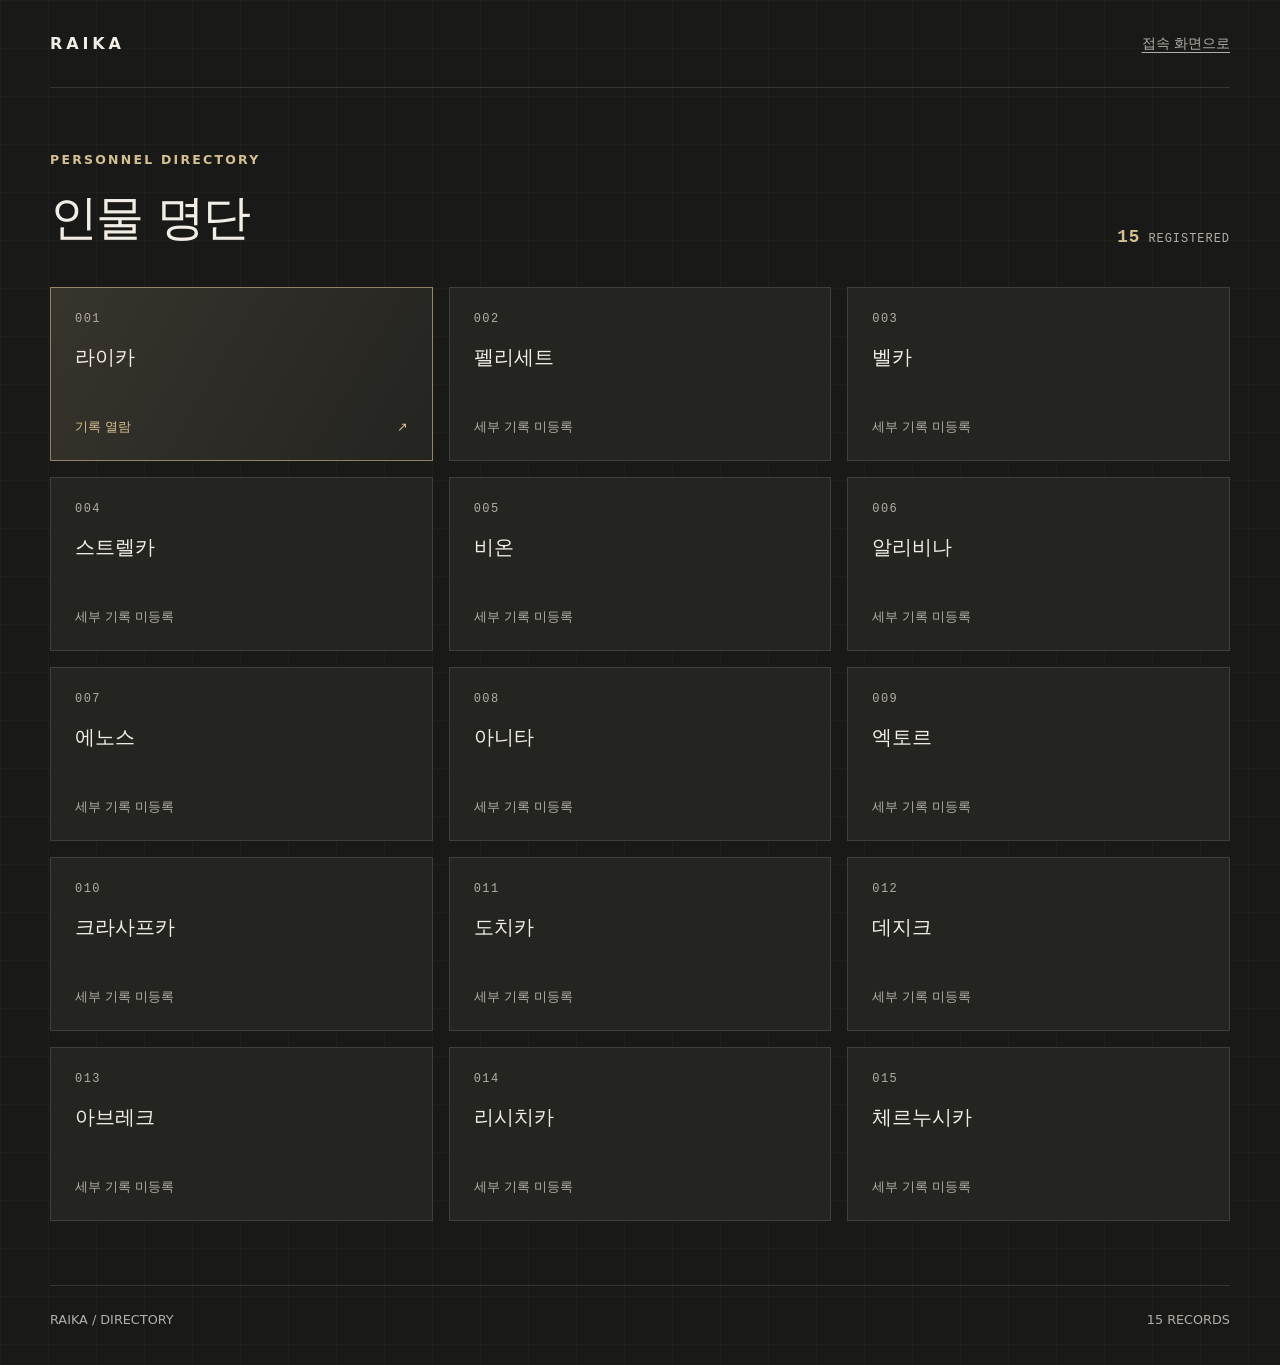
==== characters.html @ 94dde128 "Add character directory and warm charcoal theme" ====
<!doctype html>
<html lang="ko">
  <head>
    <meta charset="UTF-8" />
    <meta name="viewport" content="width=device-width, initial-scale=1.0" />
    <meta name="description" content="RAIKA — 인물 명단" />
    <meta name="theme-color" content="#191918" />
    <link rel="stylesheet" href="styles.css?v=roster-1" />
    <title>인물 명단 · Raika</title>
  </head>
  <body>
    <main class="shell">
      <header class="topbar" aria-label="Raika 프로젝트 헤더">
        <a class="brand" href="./" aria-label="접속 화면으로 돌아가기">RAIKA</a>
        <a class="exit-link" href="./">접속 화면으로</a>
      </header>
      <section class="roster" aria-labelledby="roster-title">
        <div class="roster-heading">
          <div>
            <p class="eyebrow">PERSONNEL DIRECTORY</p>
            <h1 id="roster-title">인물 명단</h1>
          </div>
          <p class="roster-count"><strong>15</strong> REGISTERED</p>
        </div>
        <ol class="roster-grid">
          <li><a class="person-card person-card-active" href="profile.html" aria-label="라이카 인물 기록 열기"><span class="person-number">001</span><h2>라이카</h2><span class="person-state">기록 열람 <span aria-hidden="true">↗</span></span></a></li>
          <li><div class="person-card"><span class="person-number">002</span><h2>펠리세트</h2><span class="person-state">세부 기록 미등록</span></div></li>
          <li><div class="person-card"><span class="person-number">003</span><h2>벨카</h2><span class="person-state">세부 기록 미등록</span></div></li>
          <li><div class="person-card"><span class="person-number">004</span><h2>스트렐카</h2><span class="person-state">세부 기록 미등록</span></div></li>
          <li><div class="person-card"><span class="person-number">005</span><h2>비온</h2><span class="person-state">세부 기록 미등록</span></div></li>
          <li><div class="person-card"><span class="person-number">006</span><h2>알리비나</h2><span class="person-state">세부 기록 미등록</span></div></li>
          <li><div class="person-card"><span class="person-number">007</span><h2>에노스</h2><span class="person-state">세부 기록 미등록</span></div></li>
          <li><div class="person-card"><span class="person-number">008</span><h2>아니타</h2><span class="person-state">세부 기록 미등록</span></div></li>
          <li><div class="person-card"><span class="person-number">009</span><h2>엑토르</h2><span class="person-state">세부 기록 미등록</span></div></li>
          <li><div class="person-card"><span class="person-number">010</span><h2>크라사프카</h2><span class="person-state">세부 기록 미등록</span></div></li>
          <li><div class="person-card"><span class="person-number">011</span><h2>도치카</h2><span class="person-state">세부 기록 미등록</span></div></li>
          <li><div class="person-card"><span class="person-number">012</span><h2>데지크</h2><span class="person-state">세부 기록 미등록</span></div></li>
          <li><div class="person-card"><span class="person-number">013</span><h2>아브레크</h2><span class="person-state">세부 기록 미등록</span></div></li>
          <li><div class="person-card"><span class="person-number">014</span><h2>리시치카</h2><span class="person-state">세부 기록 미등록</span></div></li>
          <li><div class="person-card"><span class="person-number">015</span><h2>체르누시카</h2><span class="person-state">세부 기록 미등록</span></div></li>
        </ol>
      </section>
    </main>
    <footer><p>RAIKA / DIRECTORY</p><p>15 RECORDS</p></footer>
  </body>
</html>
---- styles.css ----
:root {
  color-scheme: dark;
  --ink: #191918;
  --panel: #242421;
  --text: #f2eee6;
  --muted: #b3afa6;
  --line: rgba(255, 255, 255, 0.12);
  --accent: #d6bf91;
  --accent-rgb: 214, 191, 145;
  font-family:
    Inter, Pretendard, "Noto Sans KR", system-ui, -apple-system, BlinkMacSystemFont,
    "Segoe UI", sans-serif;
  font-synthesis: none;
  text-rendering: optimizeLegibility;
}

* {
  box-sizing: border-box;
}

html {
  scroll-behavior: smooth;
}

body {
  min-width: 320px;
  min-height: 100vh;
  margin: 0;
  color: var(--text);
  background:
    linear-gradient(rgba(var(--accent-rgb), 0.035) 1px, transparent 1px),
    linear-gradient(90deg, rgba(var(--accent-rgb), 0.035) 1px, transparent 1px),
    var(--ink);
  background-size: 48px 48px;
}

a {
  color: inherit;
}

.shell,
footer {
  width: min(1180px, calc(100% - 48px));
  margin: 0 auto;
}

.entry-page {
  background-image:
    radial-gradient(ellipse at 50% 45%, rgba(var(--accent-rgb), 0.09), transparent 65%),
    linear-gradient(rgba(var(--accent-rgb), 0.035) 1px, transparent 1px),
    linear-gradient(90deg, rgba(var(--accent-rgb), 0.035) 1px, transparent 1px);
  background-size: auto, 48px 48px, 48px 48px;
}

.opening {
  display: flex;
  min-height: 100vh;
  min-height: 100svh;
  flex-direction: column;
  justify-content: center;
  align-items: center;
  gap: clamp(1.5rem, 4vh, 2.5rem);
  padding: 3rem 0;
  text-align: center;
  font-family: Georgia, "Times New Roman", serif;
}

.opening blockquote {
  max-width: 100%;
  margin: 0;
}

.opening p {
  margin: 0;
  font-size: clamp(1.5rem, 3.5vw, 2.75rem);
  line-height: 1.6;
  overflow-wrap: break-word;
}

.opening blockquote[lang="fr"] {
  font-style: italic;
}

.opening blockquote[lang="en"] p {
  color: var(--muted);
  font-size: clamp(1.125rem, 2.4vw, 1.75rem);
}

.opening .terminal-label {
  margin-bottom: 0.5rem;
  color: var(--accent);
  font-family: ui-monospace, monospace;
  font-size: 0.75rem;
  letter-spacing: 0.18em;
  line-height: 1.8;
}

.terminal-label span {
  padding: 0 0.75rem;
  color: var(--muted);
}

.opening .opening-translation {
  max-width: 36rem;
  color: var(--muted);
  font-family: system-ui, -apple-system, "Segoe UI", sans-serif;
  font-size: 1rem;
  line-height: 1.9;
  word-break: keep-all;
}

.access-button {
  position: relative;
  display: inline-flex;
  justify-content: space-between;
  align-items: center;
  width: min(19rem, 100%);
  min-height: 5rem;
  padding: 1rem 1.25rem 1rem 1.6rem;
  margin-top: 0.75rem;
  gap: 1.5rem;
  border: 1px solid rgba(var(--accent-rgb), 0.65);
  border-radius: 8px;
  background: linear-gradient(120deg, #3c372d, #252522);
  box-shadow: inset 0 1px 0 rgba(var(--accent-rgb), 0.15), 0 0 28px rgba(var(--accent-rgb), 0.08);
  color: var(--text);
  font-family: system-ui, -apple-system, "Segoe UI", sans-serif;
  font-size: 1rem;
  letter-spacing: 0.12em;
  text-decoration: none;
  transition: border-color 160ms ease, box-shadow 160ms ease, transform 160ms ease;
}

.access-copy {
  display: grid;
  gap: 0.45rem;
  text-align: left;
}

.access-label {
  font-size: 1.125rem;
  font-weight: 600;
}

.access-caption {
  color: var(--muted);
  font-family: ui-monospace, monospace;
  font-size: 0.75rem;
  letter-spacing: 0.16em;
}

.access-arrow {
  display: grid;
  place-items: center;
  flex: 0 0 2.5rem;
  height: 2.5rem;
  border: 1px solid rgba(var(--accent-rgb), 0.25);
  border-radius: 50%;
  color: var(--accent);
  background: rgba(var(--accent-rgb), 0.05);
}

.access-arrow svg {
  width: 1.25rem;
  height: 1.25rem;
}

.access-button:hover {
  border-color: var(--accent);
  box-shadow: inset 0 1px 0 rgba(var(--accent-rgb), 0.2), 0 0 36px rgba(var(--accent-rgb), 0.18);
  transform: translateY(-2px);
}

.access-button:active {
  transform: translateY(0);
}

.exit-link {
  color: var(--muted);
  font-size: 0.875rem;
  text-underline-offset: 0.3em;
}

.topbar {
  display: flex;
  align-items: center;
  justify-content: space-between;
  min-height: 88px;
  border-bottom: 1px solid var(--line);
}

.brand {
  font-size: 1rem;
  font-weight: 800;
  letter-spacing: 0.24em;
  text-decoration: none;
}

.status {
  display: inline-flex;
  gap: 0.6rem;
  align-items: center;
  color: var(--muted);
  font-size: 0.8rem;
  letter-spacing: 0.05em;
  text-transform: uppercase;
}

.status span {
  width: 7px;
  height: 7px;
  border-radius: 50%;
  background: var(--accent);
  box-shadow: 0 0 18px rgba(var(--accent-rgb), 0.75);
}

.header-nav {
  display: flex;
  gap: 1.5rem;
}

.roster {
  padding: 4rem 0;
}

.roster-heading {
  display: flex;
  align-items: end;
  justify-content: space-between;
  gap: 2rem;
  margin-bottom: 2.5rem;
}

.roster-heading h1 {
  font-size: clamp(2rem, 4vw, 3rem);
  letter-spacing: -0.04em;
  line-height: 1.2;
}

.roster-count {
  margin: 0;
  color: var(--muted);
  font: 0.75rem ui-monospace, monospace;
  letter-spacing: 0.08em;
}

.roster-count strong {
  color: var(--accent);
  font-size: 1.1rem;
}

.roster-grid {
  display: grid;
  grid-template-columns: repeat(3, minmax(0, 1fr));
  gap: 1rem;
  padding: 0;
  margin: 0;
  list-style: none;
}

.person-card {
  display: flex;
  flex-direction: column;
  min-height: 174px;
  padding: 1.5rem;
  border: 1px solid var(--line);
  background: var(--panel);
  text-decoration: none;
}

.person-number {
  color: var(--muted);
  font: 0.75rem ui-monospace, monospace;
  letter-spacing: 0.12em;
}

.person-card h2 {
  margin: 1.15rem 0 1.5rem;
  font-size: 1.25rem;
  font-weight: 550;
  word-break: keep-all;
}

.person-state {
  display: flex;
  justify-content: space-between;
  margin-top: auto;
  color: var(--muted);
  font-size: 0.8rem;
}

.person-card-active {
  border-color: rgba(var(--accent-rgb), 0.6);
  background: linear-gradient(120deg, #37342c, var(--panel));
}

.person-card-active .person-state {
  color: var(--accent);
}

.person-card-active:hover {
  border-color: var(--accent);
  background: #3a372f;
}

.intro {
  display: grid;
  padding: 3rem 0;
  grid-template-columns: minmax(0, 1fr) minmax(0, 1fr);
  gap: clamp(2rem, 6vw, 5rem);
  align-items: center;
}

.eyebrow {
  margin: 0 0 1.4rem;
  color: var(--accent);
  font-size: 0.78rem;
  font-weight: 700;
  letter-spacing: 0.18em;
}

h1,
h2,
p {
  margin-top: 0;
}

h1 {
  margin-bottom: 0;
  font-size: clamp(3.2rem, 6.5vw, 5rem);
  font-weight: 650;
  line-height: 0.98;
  letter-spacing: -0.07em;
  word-break: keep-all;
}

.character-name {
  margin: 1rem 0 2.5rem;
  font-size: 1.3rem;
  letter-spacing: 0.2em;
}

.record-fields {
  margin: 0;
  font-size: 1rem;
}

.record-fields > div {
  display: grid;
  grid-template-columns: 6rem minmax(0, 1fr);
  gap: 1rem;
  padding: 1rem 0;
  border-top: 1px solid var(--line);
}

.record-fields dt,
.unrecorded {
  color: var(--muted);
}

.record-fields dd {
  margin: 0;
}

.profile-bio {
  margin-top: 2rem;
  line-height: 1.8;
}

.profile-bio h2 {
  color: var(--accent);
  font-size: 0.875rem;
  font-weight: 500;
  letter-spacing: 0.12em;
}

.profile-bio p {
  margin: 0 0 1.15rem;
  font-size: 1rem;
  word-break: keep-all;
  overflow-wrap: break-word;
}

.portrait,
.image-grid figure {
  min-width: 0;
  margin: 0;
}

.portrait img,
.image-grid img {
  display: block;
  width: 100%;
  height: auto;
}

.portrait figcaption {
  display: flex;
  justify-content: space-between;
  gap: 1rem;
  padding: 1rem 0;
  border-bottom: 1px solid var(--line);
  color: var(--muted);
  font-family: monospace;
  font-size: 0.875rem;
}

.attachments {
  margin: 1rem 0 4rem;
  border-top: 1px solid var(--line);
  border-bottom: 1px solid var(--line);
}

.attachments summary {
  padding: 1.5rem 0;
  cursor: pointer;
}

.attachments summary span {
  float: right;
  color: var(--muted);
  font-family: monospace;
  font-size: 0.875rem;
}

.image-grid {
  display: grid;
  grid-template-columns: repeat(3, minmax(0, 1fr));
  gap: 1.5rem;
  align-items: start;
  padding: 1rem 0 2rem;
}

.image-grid figcaption {
  padding-top: 0.75rem;
  color: var(--muted);
  font-family: monospace;
}

a:focus-visible,
summary:focus-visible {
  outline: 2px solid var(--accent);
  outline-offset: 5px;
}

footer {
  display: flex;
  justify-content: space-between;
  padding: 1.6rem 0 2.4rem;
  border-top: 1px solid var(--line);
  color: var(--muted);
  font-size: 0.8rem;
}

footer p {
  margin: 0;
}

@media (max-width: 760px) {
  .roster-grid {
    grid-template-columns: repeat(2, minmax(0, 1fr));
  }

  .shell,
  footer {
    width: min(100% - 32px, 1180px);
  }

  .topbar {
    min-height: 72px;
  }

  .status {
    font-size: 0.7rem;
  }

  .intro {
    min-height: auto;
    padding: 5rem 0 4rem;
    grid-template-columns: 1fr;
    gap: 3rem;
  }

  h1 {
    font-size: clamp(3rem, 13vw, 4.4rem);
  }

  .image-grid {
    grid-template-columns: 1fr;
  }
}

@media (max-width: 480px) {
  .roster-heading {
    align-items: start;
    flex-direction: column;
    gap: 1rem;
  }

  .roster-grid {
    grid-template-columns: 1fr;
  }

  .header-nav {
    gap: 0.9rem;
  }
}

@media (prefers-reduced-motion: reduce) {
  html {
    scroll-behavior: auto;
  }

  .access-button {
    transition: none;
    transform: none;
  }
}
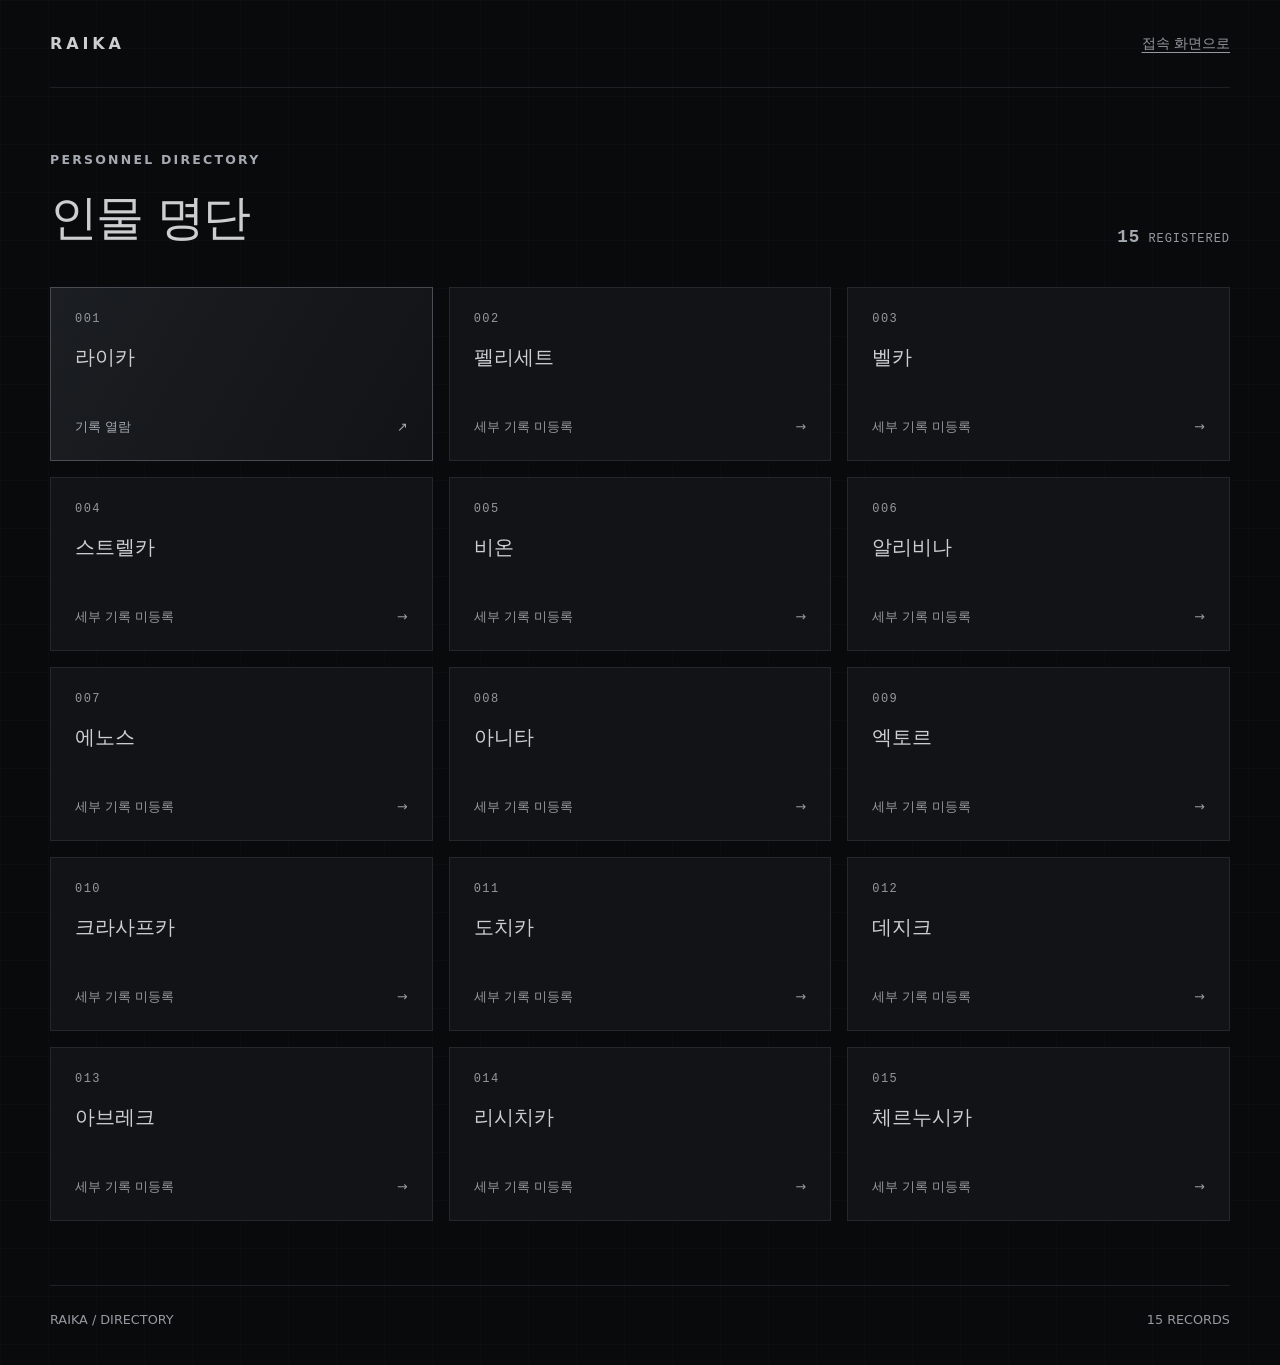
==== commit 8a84ae5b: "Darken PDA theme and add character profile navigation" ====
--- a/characters.html
+++ b/characters.html
@@ -4,8 +4,8 @@
     <meta charset="UTF-8" />
     <meta name="viewport" content="width=device-width, initial-scale=1.0" />
     <meta name="description" content="RAIKA — 인물 명단" />
-    <meta name="theme-color" content="#191918" />
-    <link rel="stylesheet" href="styles.css?v=roster-1" />
+    <meta name="theme-color" content="#090a0c" />
+    <link rel="stylesheet" href="styles.css?v=dark-1" />
     <title>인물 명단 · Raika</title>
   </head>
   <body>
@@ -24,20 +24,20 @@
         </div>
         <ol class="roster-grid">
           <li><a class="person-card person-card-active" href="profile.html" aria-label="라이카 인물 기록 열기"><span class="person-number">001</span><h2>라이카</h2><span class="person-state">기록 열람 <span aria-hidden="true">↗</span></span></a></li>
-          <li><div class="person-card"><span class="person-number">002</span><h2>펠리세트</h2><span class="person-state">세부 기록 미등록</span></div></li>
-          <li><div class="person-card"><span class="person-number">003</span><h2>벨카</h2><span class="person-state">세부 기록 미등록</span></div></li>
-          <li><div class="person-card"><span class="person-number">004</span><h2>스트렐카</h2><span class="person-state">세부 기록 미등록</span></div></li>
-          <li><div class="person-card"><span class="person-number">005</span><h2>비온</h2><span class="person-state">세부 기록 미등록</span></div></li>
-          <li><div class="person-card"><span class="person-number">006</span><h2>알리비나</h2><span class="person-state">세부 기록 미등록</span></div></li>
-          <li><div class="person-card"><span class="person-number">007</span><h2>에노스</h2><span class="person-state">세부 기록 미등록</span></div></li>
-          <li><div class="person-card"><span class="person-number">008</span><h2>아니타</h2><span class="person-state">세부 기록 미등록</span></div></li>
-          <li><div class="person-card"><span class="person-number">009</span><h2>엑토르</h2><span class="person-state">세부 기록 미등록</span></div></li>
-          <li><div class="person-card"><span class="person-number">010</span><h2>크라사프카</h2><span class="person-state">세부 기록 미등록</span></div></li>
-          <li><div class="person-card"><span class="person-number">011</span><h2>도치카</h2><span class="person-state">세부 기록 미등록</span></div></li>
-          <li><div class="person-card"><span class="person-number">012</span><h2>데지크</h2><span class="person-state">세부 기록 미등록</span></div></li>
-          <li><div class="person-card"><span class="person-number">013</span><h2>아브레크</h2><span class="person-state">세부 기록 미등록</span></div></li>
-          <li><div class="person-card"><span class="person-number">014</span><h2>리시치카</h2><span class="person-state">세부 기록 미등록</span></div></li>
-          <li><div class="person-card"><span class="person-number">015</span><h2>체르누시카</h2><span class="person-state">세부 기록 미등록</span></div></li>
+          <li><a class="person-card" href="profile.html?character=002" aria-label="펠리세트 인물 기록 열기"><span class="person-number">002</span><h2>펠리세트</h2><span class="person-state">세부 기록 미등록 <span aria-hidden="true">→</span></span></a></li>
+          <li><a class="person-card" href="profile.html?character=003" aria-label="벨카 인물 기록 열기"><span class="person-number">003</span><h2>벨카</h2><span class="person-state">세부 기록 미등록 <span aria-hidden="true">→</span></span></a></li>
+          <li><a class="person-card" href="profile.html?character=004" aria-label="스트렐카 인물 기록 열기"><span class="person-number">004</span><h2>스트렐카</h2><span class="person-state">세부 기록 미등록 <span aria-hidden="true">→</span></span></a></li>
+          <li><a class="person-card" href="profile.html?character=005" aria-label="비온 인물 기록 열기"><span class="person-number">005</span><h2>비온</h2><span class="person-state">세부 기록 미등록 <span aria-hidden="true">→</span></span></a></li>
+          <li><a class="person-card" href="profile.html?character=006" aria-label="알리비나 인물 기록 열기"><span class="person-number">006</span><h2>알리비나</h2><span class="person-state">세부 기록 미등록 <span aria-hidden="true">→</span></span></a></li>
+          <li><a class="person-card" href="profile.html?character=007" aria-label="에노스 인물 기록 열기"><span class="person-number">007</span><h2>에노스</h2><span class="person-state">세부 기록 미등록 <span aria-hidden="true">→</span></span></a></li>
+          <li><a class="person-card" href="profile.html?character=008" aria-label="아니타 인물 기록 열기"><span class="person-number">008</span><h2>아니타</h2><span class="person-state">세부 기록 미등록 <span aria-hidden="true">→</span></span></a></li>
+          <li><a class="person-card" href="profile.html?character=009" aria-label="엑토르 인물 기록 열기"><span class="person-number">009</span><h2>엑토르</h2><span class="person-state">세부 기록 미등록 <span aria-hidden="true">→</span></span></a></li>
+          <li><a class="person-card" href="profile.html?character=010" aria-label="크라사프카 인물 기록 열기"><span class="person-number">010</span><h2>크라사프카</h2><span class="person-state">세부 기록 미등록 <span aria-hidden="true">→</span></span></a></li>
+          <li><a class="person-card" href="profile.html?character=011" aria-label="도치카 인물 기록 열기"><span class="person-number">011</span><h2>도치카</h2><span class="person-state">세부 기록 미등록 <span aria-hidden="true">→</span></span></a></li>
+          <li><a class="person-card" href="profile.html?character=012" aria-label="데지크 인물 기록 열기"><span class="person-number">012</span><h2>데지크</h2><span class="person-state">세부 기록 미등록 <span aria-hidden="true">→</span></span></a></li>
+          <li><a class="person-card" href="profile.html?character=013" aria-label="아브레크 인물 기록 열기"><span class="person-number">013</span><h2>아브레크</h2><span class="person-state">세부 기록 미등록 <span aria-hidden="true">→</span></span></a></li>
+          <li><a class="person-card" href="profile.html?character=014" aria-label="리시치카 인물 기록 열기"><span class="person-number">014</span><h2>리시치카</h2><span class="person-state">세부 기록 미등록 <span aria-hidden="true">→</span></span></a></li>
+          <li><a class="person-card" href="profile.html?character=015" aria-label="체르누시카 인물 기록 열기"><span class="person-number">015</span><h2>체르누시카</h2><span class="person-state">세부 기록 미등록 <span aria-hidden="true">→</span></span></a></li>
         </ol>
       </section>
     </main>
--- a/styles.css
+++ b/styles.css
@@ -1,12 +1,12 @@
 :root {
   color-scheme: dark;
-  --ink: #191918;
-  --panel: #242421;
-  --text: #f2eee6;
-  --muted: #b3afa6;
-  --line: rgba(255, 255, 255, 0.12);
-  --accent: #d6bf91;
-  --accent-rgb: 214, 191, 145;
+  --ink: #090a0c;
+  --panel: #111316;
+  --text: #cdced0;
+  --muted: #96999f;
+  --line: rgba(180, 185, 194, 0.12);
+  --accent: #a4a9b2;
+  --accent-rgb: 164, 169, 178;
   font-family:
     Inter, Pretendard, "Noto Sans KR", system-ui, -apple-system, BlinkMacSystemFont,
     "Segoe UI", sans-serif;
@@ -18,6 +18,10 @@
   box-sizing: border-box;
 }
 
+[hidden] {
+  display: none !important;
+}
+
 html {
   scroll-behavior: smooth;
 }
@@ -28,8 +32,8 @@
   margin: 0;
   color: var(--text);
   background:
-    linear-gradient(rgba(var(--accent-rgb), 0.035) 1px, transparent 1px),
-    linear-gradient(90deg, rgba(var(--accent-rgb), 0.035) 1px, transparent 1px),
+    linear-gradient(rgba(var(--accent-rgb), 0.018) 1px, transparent 1px),
+    linear-gradient(90deg, rgba(var(--accent-rgb), 0.018) 1px, transparent 1px),
     var(--ink);
   background-size: 48px 48px;
 }
@@ -46,9 +50,9 @@
 
 .entry-page {
   background-image:
-    radial-gradient(ellipse at 50% 45%, rgba(var(--accent-rgb), 0.09), transparent 65%),
-    linear-gradient(rgba(var(--accent-rgb), 0.035) 1px, transparent 1px),
-    linear-gradient(90deg, rgba(var(--accent-rgb), 0.035) 1px, transparent 1px);
+    radial-gradient(ellipse at 50% 45%, rgba(var(--accent-rgb), 0.025), transparent 65%),
+    linear-gradient(rgba(var(--accent-rgb), 0.018) 1px, transparent 1px),
+    linear-gradient(90deg, rgba(var(--accent-rgb), 0.018) 1px, transparent 1px);
   background-size: auto, 48px 48px, 48px 48px;
 }
 
@@ -119,10 +123,10 @@
   padding: 1rem 1.25rem 1rem 1.6rem;
   margin-top: 0.75rem;
   gap: 1.5rem;
-  border: 1px solid rgba(var(--accent-rgb), 0.65);
-  border-radius: 8px;
-  background: linear-gradient(120deg, #3c372d, #252522);
-  box-shadow: inset 0 1px 0 rgba(var(--accent-rgb), 0.15), 0 0 28px rgba(var(--accent-rgb), 0.08);
+  border: 1px solid rgba(var(--accent-rgb), 0.32);
+  border-radius: 2px;
+  background: linear-gradient(120deg, #191c20, #101114);
+  box-shadow: inset 0 1px 0 rgba(var(--accent-rgb), 0.05);
   color: var(--text);
   font-family: system-ui, -apple-system, "Segoe UI", sans-serif;
   font-size: 1rem;
@@ -167,7 +171,7 @@
 
 .access-button:hover {
   border-color: var(--accent);
-  box-shadow: inset 0 1px 0 rgba(var(--accent-rgb), 0.2), 0 0 36px rgba(var(--accent-rgb), 0.18);
+  box-shadow: inset 0 1px 0 rgba(var(--accent-rgb), 0.12);
   transform: translateY(-2px);
 }
 
@@ -290,17 +294,73 @@
 }
 
 .person-card-active {
-  border-color: rgba(var(--accent-rgb), 0.6);
-  background: linear-gradient(120deg, #37342c, var(--panel));
+  border-color: rgba(var(--accent-rgb), 0.35);
+  background: linear-gradient(120deg, #1b1e22, var(--panel));
 }
 
 .person-card-active .person-state {
   color: var(--accent);
 }
 
-.person-card-active:hover {
+.person-card:hover {
   border-color: var(--accent);
-  background: #3a372f;
+  background: #1b1e22;
+}
+
+.character-switcher {
+  display: grid;
+  grid-template-columns: 44px minmax(0, 1fr) 44px;
+  align-items: center;
+  gap: 0.75rem;
+}
+
+.character-switcher h1 {
+  font-size: clamp(1.7rem, 4vw, 3.8rem);
+  text-align: center;
+  line-height: 1.2;
+  letter-spacing: -0.04em;
+  overflow-wrap: anywhere;
+}
+
+.character-arrow {
+  display: grid;
+  place-items: center;
+  width: 44px;
+  height: 48px;
+  border: 1px solid rgba(var(--accent-rgb), 0.35);
+  background: var(--panel);
+  color: var(--text);
+  text-decoration: none;
+  font-size: 1.4rem;
+}
+
+.character-arrow:hover {
+  border-color: var(--accent);
+  background: #22252a;
+}
+
+.empty-portrait {
+  display: grid;
+  align-content: center;
+  justify-items: center;
+  min-height: 28rem;
+  border: 1px solid var(--line);
+  background: #0e1012;
+  color: var(--muted);
+}
+
+.empty-portrait span {
+  font: 0.75rem ui-monospace, monospace;
+  letter-spacing: 0.12em;
+}
+
+.empty-portrait p {
+  margin: 1rem 0 0;
+}
+
+.empty-record {
+  padding: 4rem 0;
+  line-height: 1.8;
 }
 
 .intro {
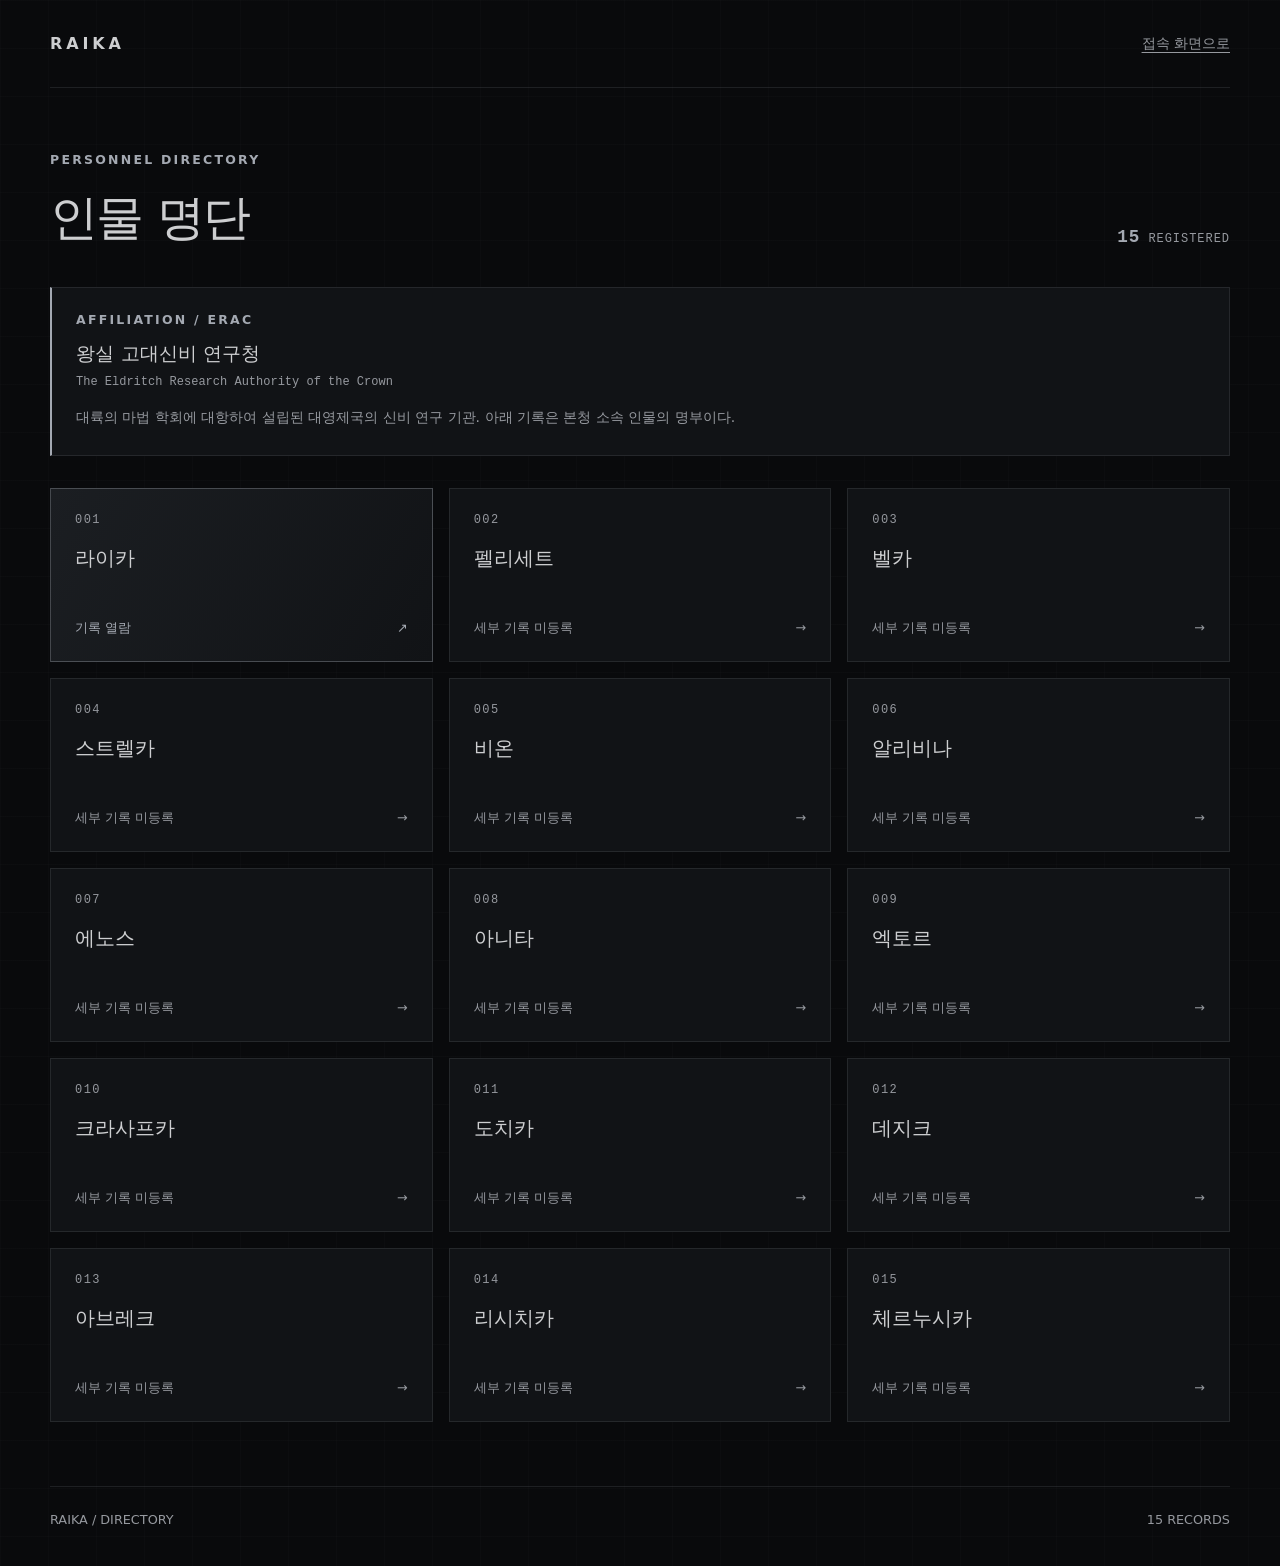
==== commit a9ea2919: "Add shared ERAC affiliation and scholar occupation details" ====
--- a/characters.html
+++ b/characters.html
@@ -5,7 +5,7 @@
     <meta name="viewport" content="width=device-width, initial-scale=1.0" />
     <meta name="description" content="RAIKA — 인물 명단" />
     <meta name="theme-color" content="#090a0c" />
-    <link rel="stylesheet" href="styles.css?v=dark-1" />
+    <link rel="stylesheet" href="styles.css?v=erac-1" />
     <title>인물 명단 · Raika</title>
   </head>
   <body>
@@ -22,6 +22,12 @@
           </div>
           <p class="roster-count"><strong>15</strong> REGISTERED</p>
         </div>
+        <section class="organization-record" aria-labelledby="organization-title">
+          <p class="eyebrow">AFFILIATION / ERAC</p>
+          <h2 id="organization-title">왕실 고대신비 연구청</h2>
+          <p class="field-meta" lang="en">The Eldritch Research Authority of the Crown</p>
+          <p class="field-description">대륙의 마법 학회에 대항하여 설립된 대영제국의 신비 연구 기관. 아래 기록은 본청 소속 인물의 명부이다.</p>
+        </section>
         <ol class="roster-grid">
           <li><a class="person-card person-card-active" href="profile.html" aria-label="라이카 인물 기록 열기"><span class="person-number">001</span><h2>라이카</h2><span class="person-state">기록 열람 <span aria-hidden="true">↗</span></span></a></li>
           <li><a class="person-card" href="profile.html?character=002" aria-label="펠리세트 인물 기록 열기"><span class="person-number">002</span><h2>펠리세트</h2><span class="person-state">세부 기록 미등록 <span aria-hidden="true">→</span></span></a></li>
--- a/styles.css
+++ b/styles.css
@@ -422,6 +422,56 @@
   margin: 0;
 }
 
+.field-title,
+.field-subtitle,
+.field-meta {
+  display: block;
+}
+
+.field-title {
+  font-weight: 600;
+}
+
+.field-subtitle {
+  margin-top: 0.45rem;
+  font-size: 0.9rem;
+  line-height: 1.6;
+}
+
+.field-meta {
+  margin: 0.4rem 0 0;
+  color: var(--muted);
+  font: 0.75rem/1.65 ui-monospace, monospace;
+  overflow-wrap: anywhere;
+}
+
+.field-description {
+  margin: 0.75rem 0 0;
+  color: var(--muted);
+  font-size: 0.875rem;
+  line-height: 1.85;
+  word-break: keep-all;
+  overflow-wrap: break-word;
+}
+
+.organization-record {
+  margin-bottom: 2rem;
+  padding: 1.5rem;
+  border: 1px solid var(--line);
+  border-left: 2px solid var(--accent);
+  background: var(--panel);
+}
+
+.organization-record .eyebrow {
+  margin-bottom: 0.85rem;
+}
+
+.organization-record h2 {
+  margin-bottom: 0;
+  font-size: 1.2rem;
+  font-weight: 550;
+}
+
 .profile-bio {
   margin-top: 2rem;
   line-height: 1.8;
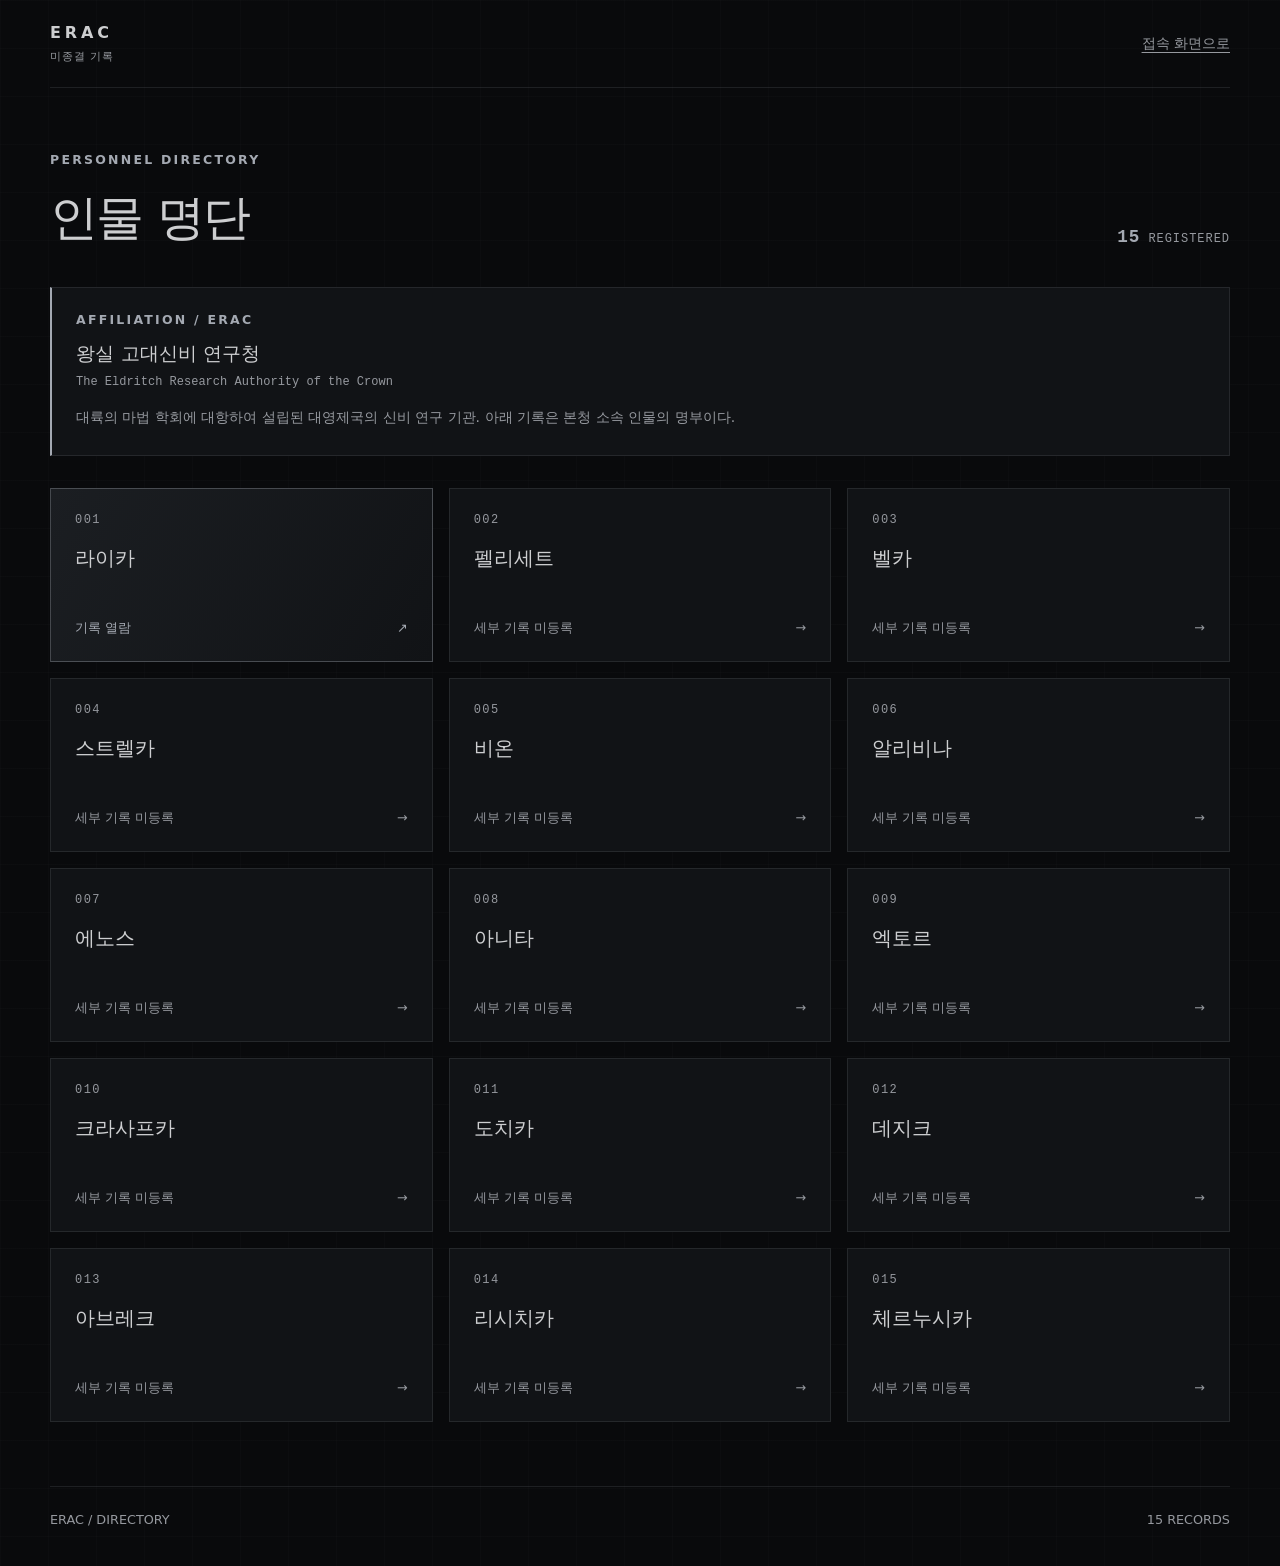
==== commit f6fa4266: "Establish Unclosed Records story and retain Raika identity" ====
--- a/characters.html
+++ b/characters.html
@@ -3,15 +3,15 @@
   <head>
     <meta charset="UTF-8" />
     <meta name="viewport" content="width=device-width, initial-scale=1.0" />
-    <meta name="description" content="RAIKA — 인물 명단" />
+    <meta name="description" content="ERAC — 미종결 기록 · 인물 명단" />
     <meta name="theme-color" content="#090a0c" />
-    <link rel="stylesheet" href="styles.css?v=erac-1" />
-    <title>인물 명단 · Raika</title>
+    <link rel="stylesheet" href="styles.css?v=records-1" />
+    <title>인물 명단 · 미종결 기록</title>
   </head>
   <body>
     <main class="shell">
-      <header class="topbar" aria-label="Raika 프로젝트 헤더">
-        <a class="brand" href="./" aria-label="접속 화면으로 돌아가기">RAIKA</a>
+      <header class="topbar" aria-label="ERAC 미종결 기록">
+        <a class="brand" href="./" aria-label="미종결 기록 접속 화면으로 돌아가기">ERAC<span class="brand-subtitle">미종결 기록</span></a>
         <a class="exit-link" href="./">접속 화면으로</a>
       </header>
       <section class="roster" aria-labelledby="roster-title">
@@ -47,6 +47,6 @@
         </ol>
       </section>
     </main>
-    <footer><p>RAIKA / DIRECTORY</p><p>15 RECORDS</p></footer>
+    <footer><p>ERAC / DIRECTORY</p><p>15 RECORDS</p></footer>
   </body>
 </html>
--- a/styles.css
+++ b/styles.css
@@ -58,14 +58,12 @@
 
 .opening {
   display: flex;
-  min-height: 100vh;
-  min-height: 100svh;
   flex-direction: column;
   justify-content: center;
-  align-items: center;
-  gap: clamp(1.5rem, 4vh, 2.5rem);
-  padding: 3rem 0;
-  text-align: center;
+  align-items: flex-start;
+  gap: 1.5rem;
+  min-width: 0;
+  text-align: left;
   font-family: Georgia, "Times New Roman", serif;
 }
 
@@ -76,7 +74,7 @@
 
 .opening p {
   margin: 0;
-  font-size: clamp(1.5rem, 3.5vw, 2.75rem);
+  font-size: clamp(1.35rem, 2.5vw, 2rem);
   line-height: 1.6;
   overflow-wrap: break-word;
 }
@@ -87,7 +85,7 @@
 
 .opening blockquote[lang="en"] p {
   color: var(--muted);
-  font-size: clamp(1.125rem, 2.4vw, 1.75rem);
+  font-size: clamp(1.05rem, 1.65vw, 1.3rem);
 }
 
 .opening .terminal-label {
@@ -108,7 +106,7 @@
   max-width: 36rem;
   color: var(--muted);
   font-family: system-ui, -apple-system, "Segoe UI", sans-serif;
-  font-size: 1rem;
+  font-size: 0.875rem;
   line-height: 1.9;
   word-break: keep-all;
 }
@@ -179,6 +177,178 @@
   transform: translateY(0);
 }
 
+.entry-shell {
+  display: grid;
+  align-items: center;
+  min-height: 100vh;
+  min-height: 100svh;
+  width: min(1060px, calc(100% - 48px));
+  margin: 0 auto;
+  padding: 2.5rem 0;
+}
+
+.pda-document {
+  border: 1px solid rgba(var(--accent-rgb), 0.24);
+  background: #0b0d0f;
+  box-shadow: 0 24px 80px rgba(0, 0, 0, 0.3);
+}
+
+.document-bar,
+.document-end {
+  display: flex;
+  flex-wrap: wrap;
+  align-items: center;
+  justify-content: space-between;
+  gap: 0.75rem 1.5rem;
+  padding: 1rem 2rem;
+  color: var(--muted);
+  font: 0.7rem/1.6 ui-monospace, monospace;
+  letter-spacing: 0.1em;
+}
+
+.document-bar {
+  border-bottom: 1px solid var(--line);
+  background: #111316;
+}
+
+.document-status {
+  display: inline-flex;
+  gap: 0.6rem;
+  align-items: center;
+  white-space: nowrap;
+}
+
+.document-status > span {
+  width: 5px;
+  height: 5px;
+  background: var(--accent);
+}
+
+.document-heading {
+  display: flex;
+  align-items: center;
+  justify-content: space-between;
+  gap: 1.5rem;
+  padding: 2rem 2.5rem;
+}
+
+.document-kicker,
+.opening .document-kicker {
+  margin: 0 0 0.65rem;
+  color: var(--muted);
+  font: 0.72rem/1.8 ui-monospace, monospace;
+  letter-spacing: 0.1em;
+  word-break: keep-all;
+}
+
+.document-heading h1 {
+  font-size: clamp(2rem, 4vw, 3rem);
+  letter-spacing: 0.16em;
+  line-height: 1.1;
+  font-weight: 500;
+}
+
+.document-stamp {
+  flex-shrink: 0;
+  padding: 0.65rem 0.9rem;
+  border: 1px solid rgba(var(--accent-rgb), 0.35);
+  color: var(--accent);
+  text-align: center;
+  font-size: 0.8rem;
+  line-height: 1.8;
+  letter-spacing: 0.12em;
+}
+
+.document-heading .story-title {
+  font-size: clamp(1.6rem, 4vw, 2.8rem);
+  letter-spacing: 0.025em;
+  line-height: 1.3;
+}
+
+.document-stamp span {
+  font: 0.6rem ui-monospace, monospace;
+  letter-spacing: 0.06em;
+}
+
+.document-metadata {
+  display: grid;
+  grid-template-columns: 1.3fr 1fr 1fr;
+  margin: 0 2.5rem;
+  border-top: 1px solid var(--line);
+  border-bottom: 1px solid var(--line);
+}
+
+.document-metadata > div {
+  padding: 1rem;
+  border-right: 1px solid var(--line);
+}
+
+.document-metadata > div:first-child { padding-left: 0; }
+.document-metadata > div:last-child { border-right: 0; }
+.document-metadata dt { color: var(--muted); font-size: 0.7rem; }
+.document-metadata dd { margin: 0.5rem 0 0; font-size: 0.8rem; }
+
+.document-body {
+  display: grid;
+  grid-template-columns: 240px minmax(0, 1fr);
+  align-items: center;
+  gap: clamp(2rem, 5vw, 4rem);
+  padding: 2.5rem;
+}
+
+.document-seal { margin: 0; text-align: center; }
+.document-seal img { display: block; width: 100%; height: auto; mix-blend-mode: screen; }
+.document-seal figcaption { margin-top: 1rem; color: var(--muted); font-size: 0.8rem; }
+.document-seal figcaption span { display: block; margin-top: 0.6rem; font: 0.6rem/1.7 ui-monospace, monospace; letter-spacing: 0.07em; }
+
+.document-access {
+  display: flex;
+  align-items: center;
+  justify-content: space-between;
+  gap: 1.5rem;
+  margin: 0 2.5rem;
+  padding: 1.5rem 0;
+  border-top: 1px solid var(--line);
+}
+
+.access-notice { margin: 0; color: var(--muted); font-size: 0.75rem; line-height: 1.8; }
+.access-notice strong { margin-left: 0.8rem; color: var(--text); font-weight: 500; }
+.access-notice > span { display: block; margin-top: 0.35rem; }
+.document-access .access-button { flex-shrink: 0; width: 16rem; min-height: 4rem; margin: 0; }
+.document-end { border-top: 1px solid var(--line); font-size: 0.6rem; }
+
+@media (min-width: 761px) and (max-height: 800px) {
+  .entry-shell { padding: 1.25rem 0; }
+  .document-heading { padding-top: 1.25rem; padding-bottom: 1.25rem; }
+  .document-body { padding-top: 1.5rem; padding-bottom: 1.5rem; grid-template-columns: 200px minmax(0, 1fr); }
+  .opening { gap: 1rem; }
+  .opening .document-kicker { margin-bottom: 0; }
+  .document-access { padding: 1rem 0; }
+  .document-seal figcaption span { display: none; }
+  .document-end { padding-top: 0.65rem; padding-bottom: 0.65rem; }
+}
+
+@media (max-width: 760px) {
+  .entry-shell { width: calc(100% - 24px); padding: 1rem 0; }
+  .document-heading { padding: 1.5rem; }
+  .document-metadata { margin: 0 1.5rem; }
+  .document-body { grid-template-columns: 1fr; gap: 2rem; padding: 2rem 1.5rem; }
+  .document-seal { width: 190px; justify-self: center; }
+  .opening { align-items: center; text-align: center; }
+  .document-access { flex-direction: column; align-items: stretch; margin: 0 1.5rem; }
+  .document-access .access-button { width: 100%; }
+  .document-bar, .document-end { padding: 0.85rem 1.5rem; }
+}
+
+@media (max-width: 420px) {
+  .document-heading { align-items: flex-start; gap: 1rem; }
+  .document-stamp { padding: 0.45rem; font-size: 0.7rem; letter-spacing: 0.02em; }
+  .document-stamp span { font-size: 0.5rem; }
+  .document-metadata { grid-template-columns: 1fr; }
+  .document-metadata > div { display: flex; justify-content: space-between; gap: 1rem; padding: 0.7rem 0; border-right: 0; }
+  .document-metadata dd { margin: 0; }
+}
+
 .exit-link {
   color: var(--muted);
   font-size: 0.875rem;
@@ -198,6 +368,15 @@
   font-weight: 800;
   letter-spacing: 0.24em;
   text-decoration: none;
+}
+
+.brand-subtitle {
+  display: block;
+  margin-top: 0.4rem;
+  color: var(--muted);
+  font-size: 0.7rem;
+  font-weight: 400;
+  letter-spacing: 0.08em;
 }
 
 .status {
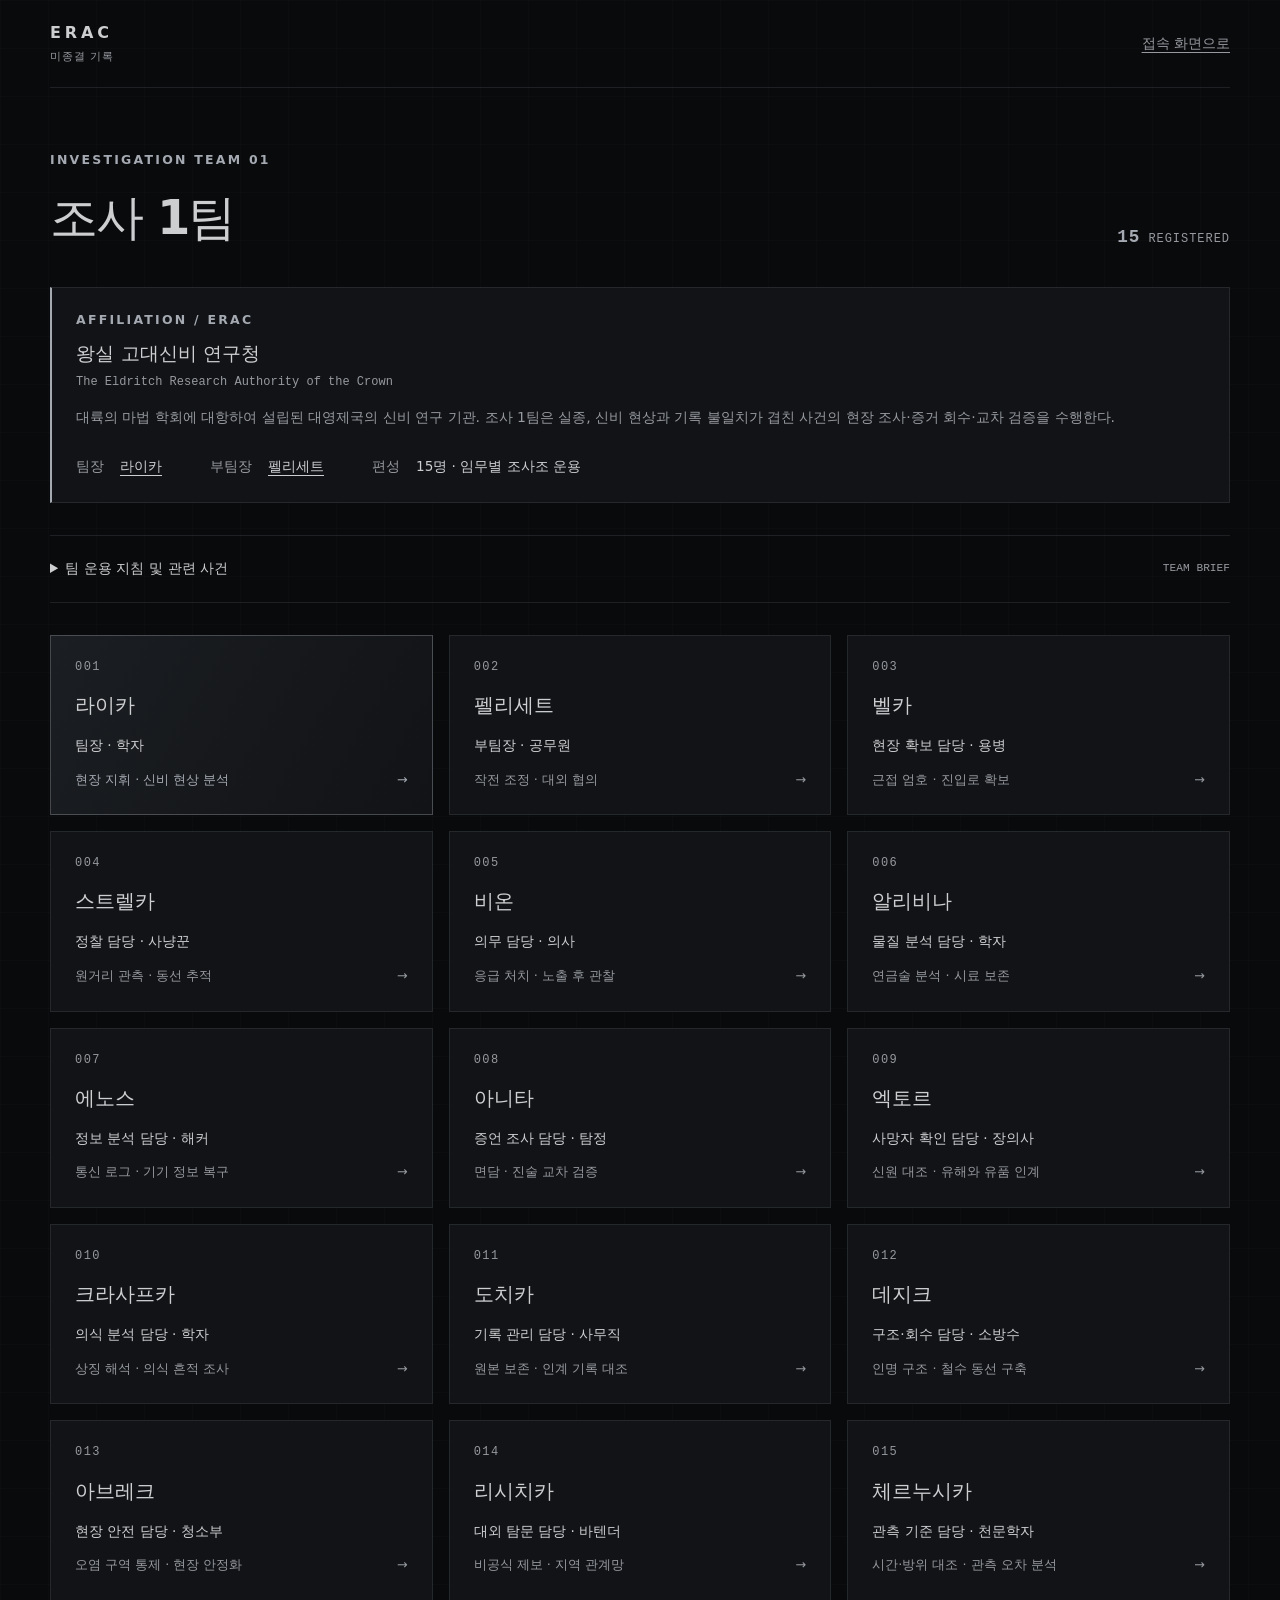
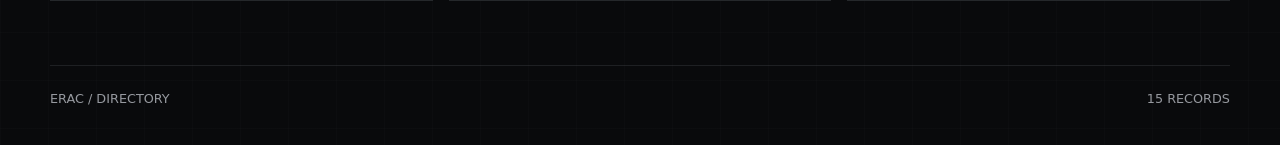
==== commit 8df1decc: "Build ERAC investigation team 01 and all fifteen personnel records" ====
--- a/characters.html
+++ b/characters.html
@@ -5,8 +5,8 @@
     <meta name="viewport" content="width=device-width, initial-scale=1.0" />
     <meta name="description" content="ERAC — 미종결 기록 · 인물 명단" />
     <meta name="theme-color" content="#090a0c" />
-    <link rel="stylesheet" href="styles.css?v=records-1" />
-    <title>인물 명단 · 미종결 기록</title>
+    <link rel="stylesheet" href="styles.css?v=team-1" />
+    <title>조사 1팀 · 미종결 기록</title>
   </head>
   <body>
     <main class="shell">
@@ -17,33 +17,45 @@
       <section class="roster" aria-labelledby="roster-title">
         <div class="roster-heading">
           <div>
-            <p class="eyebrow">PERSONNEL DIRECTORY</p>
-            <h1 id="roster-title">인물 명단</h1>
+            <p class="eyebrow">INVESTIGATION TEAM 01</p>
+            <h1 id="roster-title">조사 1팀</h1>
           </div>
           <p class="roster-count"><strong>15</strong> REGISTERED</p>
         </div>
-        <section class="organization-record" aria-labelledby="organization-title">
+        <section class="organization-record" id="team-overview" aria-labelledby="organization-title">
           <p class="eyebrow">AFFILIATION / ERAC</p>
           <h2 id="organization-title">왕실 고대신비 연구청</h2>
           <p class="field-meta" lang="en">The Eldritch Research Authority of the Crown</p>
-          <p class="field-description">대륙의 마법 학회에 대항하여 설립된 대영제국의 신비 연구 기관. 아래 기록은 본청 소속 인물의 명부이다.</p>
+          <p class="field-description">대륙의 마법 학회에 대항하여 설립된 대영제국의 신비 연구 기관. 조사 1팀은 실종, 신비 현상과 기록 불일치가 겹친 사건의 현장 조사·증거 회수·교차 검증을 수행한다.</p>
+          <dl class="team-command"><div><dt>팀장</dt><dd><a href="profile.html">라이카</a></dd></div><div><dt>부팀장</dt><dd><a href="profile.html?character=002">펠리세트</a></dd></div><div><dt>편성</dt><dd>15명 · 임무별 조사조 운용</dd></div></dl>
         </section>
+        <details class="team-brief">
+          <summary>팀 운용 지침 및 관련 사건 <span>TEAM BRIEF</span></summary>
+          <div class="brief-body">
+            <h2>조사와 귀환을 함께 책임진다</h2>
+            <p>라이카가 현장 판단을 지휘하고 펠리세트가 인원·허가·자원을 조정한다. 전원이 같은 현장에 진입하지 않으며, 현장조와 후방 분석조를 사건에 맞춰 편성한다.</p>
+            <p>의무 담당 비온과 안전 담당 아브레크는 각자의 위험 판단에 따라 일시 중단을 요구할 수 있다. 재개 조건과 반대 의견은 기록에 남긴다. 원본 증거는 보존하고, 증언의 모순을 곧바로 거짓으로 판정하지 않는다.</p>
+            <h2>관련 사건 / 잔향 중계소</h2>
+            <p>런던 외곽의 폐쇄 중계소 조사. 위험 확산 억제와 민간인 일곱 명의 인계를 근거로 종결됐으나, 구조용 보온포 여덟 개의 사용 기록과 인계 명부 사이에 불일치가 남았다.</p>
+            <p>현재는 보관 자료의 재검토 단계다. 물품 사용량은 인원수의 확증이 아니며, 추가 실종자의 존재와 현장 재진입 여부는 아직 확정되지 않았다.</p>
+          </div>
+        </details>
         <ol class="roster-grid">
-          <li><a class="person-card person-card-active" href="profile.html" aria-label="라이카 인물 기록 열기"><span class="person-number">001</span><h2>라이카</h2><span class="person-state">기록 열람 <span aria-hidden="true">↗</span></span></a></li>
-          <li><a class="person-card" href="profile.html?character=002" aria-label="펠리세트 인물 기록 열기"><span class="person-number">002</span><h2>펠리세트</h2><span class="person-state">세부 기록 미등록 <span aria-hidden="true">→</span></span></a></li>
-          <li><a class="person-card" href="profile.html?character=003" aria-label="벨카 인물 기록 열기"><span class="person-number">003</span><h2>벨카</h2><span class="person-state">세부 기록 미등록 <span aria-hidden="true">→</span></span></a></li>
-          <li><a class="person-card" href="profile.html?character=004" aria-label="스트렐카 인물 기록 열기"><span class="person-number">004</span><h2>스트렐카</h2><span class="person-state">세부 기록 미등록 <span aria-hidden="true">→</span></span></a></li>
-          <li><a class="person-card" href="profile.html?character=005" aria-label="비온 인물 기록 열기"><span class="person-number">005</span><h2>비온</h2><span class="person-state">세부 기록 미등록 <span aria-hidden="true">→</span></span></a></li>
-          <li><a class="person-card" href="profile.html?character=006" aria-label="알리비나 인물 기록 열기"><span class="person-number">006</span><h2>알리비나</h2><span class="person-state">세부 기록 미등록 <span aria-hidden="true">→</span></span></a></li>
-          <li><a class="person-card" href="profile.html?character=007" aria-label="에노스 인물 기록 열기"><span class="person-number">007</span><h2>에노스</h2><span class="person-state">세부 기록 미등록 <span aria-hidden="true">→</span></span></a></li>
-          <li><a class="person-card" href="profile.html?character=008" aria-label="아니타 인물 기록 열기"><span class="person-number">008</span><h2>아니타</h2><span class="person-state">세부 기록 미등록 <span aria-hidden="true">→</span></span></a></li>
-          <li><a class="person-card" href="profile.html?character=009" aria-label="엑토르 인물 기록 열기"><span class="person-number">009</span><h2>엑토르</h2><span class="person-state">세부 기록 미등록 <span aria-hidden="true">→</span></span></a></li>
-          <li><a class="person-card" href="profile.html?character=010" aria-label="크라사프카 인물 기록 열기"><span class="person-number">010</span><h2>크라사프카</h2><span class="person-state">세부 기록 미등록 <span aria-hidden="true">→</span></span></a></li>
-          <li><a class="person-card" href="profile.html?character=011" aria-label="도치카 인물 기록 열기"><span class="person-number">011</span><h2>도치카</h2><span class="person-state">세부 기록 미등록 <span aria-hidden="true">→</span></span></a></li>
-          <li><a class="person-card" href="profile.html?character=012" aria-label="데지크 인물 기록 열기"><span class="person-number">012</span><h2>데지크</h2><span class="person-state">세부 기록 미등록 <span aria-hidden="true">→</span></span></a></li>
-          <li><a class="person-card" href="profile.html?character=013" aria-label="아브레크 인물 기록 열기"><span class="person-number">013</span><h2>아브레크</h2><span class="person-state">세부 기록 미등록 <span aria-hidden="true">→</span></span></a></li>
-          <li><a class="person-card" href="profile.html?character=014" aria-label="리시치카 인물 기록 열기"><span class="person-number">014</span><h2>리시치카</h2><span class="person-state">세부 기록 미등록 <span aria-hidden="true">→</span></span></a></li>
-          <li><a class="person-card" href="profile.html?character=015" aria-label="체르누시카 인물 기록 열기"><span class="person-number">015</span><h2>체르누시카</h2><span class="person-state">세부 기록 미등록 <span aria-hidden="true">→</span></span></a></li>
+          <li><a class="person-card person-card-active" href="profile.html" aria-label="라이카 인물 기록 열기"><span class="person-number">001</span><h2>라이카</h2><p class="person-role">팀장 · 학자</p><span class="person-state">현장 지휘 · 신비 현상 분석 <span aria-hidden="true">→</span></span></a></li>
+          <li><a class="person-card" href="profile.html?character=002" aria-label="펠리세트 인물 기록 열기"><span class="person-number">002</span><h2>펠리세트</h2><p class="person-role">부팀장 · 공무원</p><span class="person-state">작전 조정 · 대외 협의 <span aria-hidden="true">→</span></span></a></li>
+          <li><a class="person-card" href="profile.html?character=003" aria-label="벨카 인물 기록 열기"><span class="person-number">003</span><h2>벨카</h2><p class="person-role">현장 확보 담당 · 용병</p><span class="person-state">근접 엄호 · 진입로 확보 <span aria-hidden="true">→</span></span></a></li>
+          <li><a class="person-card" href="profile.html?character=004" aria-label="스트렐카 인물 기록 열기"><span class="person-number">004</span><h2>스트렐카</h2><p class="person-role">정찰 담당 · 사냥꾼</p><span class="person-state">원거리 관측 · 동선 추적 <span aria-hidden="true">→</span></span></a></li>
+          <li><a class="person-card" href="profile.html?character=005" aria-label="비온 인물 기록 열기"><span class="person-number">005</span><h2>비온</h2><p class="person-role">의무 담당 · 의사</p><span class="person-state">응급 처치 · 노출 후 관찰 <span aria-hidden="true">→</span></span></a></li>
+          <li><a class="person-card" href="profile.html?character=006" aria-label="알리비나 인물 기록 열기"><span class="person-number">006</span><h2>알리비나</h2><p class="person-role">물질 분석 담당 · 학자</p><span class="person-state">연금술 분석 · 시료 보존 <span aria-hidden="true">→</span></span></a></li>
+          <li><a class="person-card" href="profile.html?character=007" aria-label="에노스 인물 기록 열기"><span class="person-number">007</span><h2>에노스</h2><p class="person-role">정보 분석 담당 · 해커</p><span class="person-state">통신 로그 · 기기 정보 복구 <span aria-hidden="true">→</span></span></a></li>
+          <li><a class="person-card" href="profile.html?character=008" aria-label="아니타 인물 기록 열기"><span class="person-number">008</span><h2>아니타</h2><p class="person-role">증언 조사 담당 · 탐정</p><span class="person-state">면담 · 진술 교차 검증 <span aria-hidden="true">→</span></span></a></li>
+          <li><a class="person-card" href="profile.html?character=009" aria-label="엑토르 인물 기록 열기"><span class="person-number">009</span><h2>엑토르</h2><p class="person-role">사망자 확인 담당 · 장의사</p><span class="person-state">신원 대조 · 유해와 유품 인계 <span aria-hidden="true">→</span></span></a></li>
+          <li><a class="person-card" href="profile.html?character=010" aria-label="크라사프카 인물 기록 열기"><span class="person-number">010</span><h2>크라사프카</h2><p class="person-role">의식 분석 담당 · 학자</p><span class="person-state">상징 해석 · 의식 흔적 조사 <span aria-hidden="true">→</span></span></a></li>
+          <li><a class="person-card" href="profile.html?character=011" aria-label="도치카 인물 기록 열기"><span class="person-number">011</span><h2>도치카</h2><p class="person-role">기록 관리 담당 · 사무직</p><span class="person-state">원본 보존 · 인계 기록 대조 <span aria-hidden="true">→</span></span></a></li>
+          <li><a class="person-card" href="profile.html?character=012" aria-label="데지크 인물 기록 열기"><span class="person-number">012</span><h2>데지크</h2><p class="person-role">구조·회수 담당 · 소방수</p><span class="person-state">인명 구조 · 철수 동선 구축 <span aria-hidden="true">→</span></span></a></li>
+          <li><a class="person-card" href="profile.html?character=013" aria-label="아브레크 인물 기록 열기"><span class="person-number">013</span><h2>아브레크</h2><p class="person-role">현장 안전 담당 · 청소부</p><span class="person-state">오염 구역 통제 · 현장 안정화 <span aria-hidden="true">→</span></span></a></li>
+          <li><a class="person-card" href="profile.html?character=014" aria-label="리시치카 인물 기록 열기"><span class="person-number">014</span><h2>리시치카</h2><p class="person-role">대외 탐문 담당 · 바텐더</p><span class="person-state">비공식 제보 · 지역 관계망 <span aria-hidden="true">→</span></span></a></li>
+          <li><a class="person-card" href="profile.html?character=015" aria-label="체르누시카 인물 기록 열기"><span class="person-number">015</span><h2>체르누시카</h2><p class="person-role">관측 기준 담당 · 천문학자</p><span class="person-state">시간·방위 대조 · 관측 오차 분석 <span aria-hidden="true">→</span></span></a></li>
         </ol>
       </section>
     </main>
--- a/styles.css
+++ b/styles.css
@@ -547,7 +547,40 @@
   padding: 3rem 0;
   grid-template-columns: minmax(0, 1fr) minmax(0, 1fr);
   gap: clamp(2rem, 6vw, 5rem);
-  align-items: center;
+  align-items: start;
+}
+
+.team-command { display: flex; flex-wrap: wrap; gap: 1.25rem 3rem; margin: 1.5rem 0 0; }
+.team-command > div { display: flex; gap: 1rem; font-size: 0.85rem; line-height: 1.7; }
+.team-command dt { color: var(--muted); }
+.team-command dd { margin: 0; }
+.team-command a, .record-fields a { text-underline-offset: 0.3em; }
+.team-brief { margin: 0 0 2rem; border-top: 1px solid var(--line); border-bottom: 1px solid var(--line); }
+.team-brief summary { cursor: pointer; padding: 1.25rem 0; font-size: 0.9rem; line-height: 1.8; }
+.team-brief summary span { float: right; margin-left: 1rem; color: var(--muted); font: 0.7rem/2.3 ui-monospace, monospace; }
+.brief-body { max-width: 54rem; padding: 0.5rem 0 1.25rem; }
+.brief-body h2 { margin: 1rem 0; font-size: 1rem; }
+.brief-body p { color: var(--muted); font-size: 0.9rem; line-height: 1.9; word-break: keep-all; overflow-wrap: anywhere; }
+.person-role { margin: -0.5rem 0 0.8rem; font-size: 0.85rem; line-height: 1.6; color: var(--text); }
+.person-card .person-state { line-height: 1.6; gap: 0.5rem; }
+.personnel-detail { margin: 0 0 3rem; border-top: 1px solid var(--line); }
+.detail-heading { display: flex; flex-wrap: wrap; gap: 1rem; justify-content: space-between; align-items: center; padding: 1.5rem 0; }
+.detail-heading h2 { margin: 0; font-size: 1.05rem; font-weight: 500; }
+.detail-heading > span { color: var(--muted); font: 0.7rem ui-monospace, monospace; }
+.detail-grid { display: grid; grid-template-columns: repeat(2, minmax(0, 1fr)); gap: 1px; border: 1px solid var(--line); background: var(--line); }
+.record-panel { padding: 1.6rem; background: var(--ink); }
+.record-panel h3, .relationship-record h3 { margin: 0 0 1rem; font-size: 0.85rem; font-weight: 500; color: var(--accent); }
+.record-panel p, .relationship-record p { margin: 0; font-size: 0.95rem; line-height: 1.9; word-break: keep-all; overflow-wrap: anywhere; }
+.relationship-record { margin-top: 2rem; }
+.relationship-record ul { display: grid; grid-template-columns: repeat(2, minmax(0, 1fr)); gap: 2rem; margin: 0; padding: 0; list-style: none; }
+.relationship-record a { display: inline-block; margin-bottom: 0.6rem; font-size: 0.9rem; text-underline-offset: 0.3em; }
+.relationship-record p { color: var(--muted); }
+.empty-portrait { gap: 0.8rem; }
+
+@media (max-width: 760px) {
+  .detail-grid, .relationship-record ul { grid-template-columns: 1fr; }
+  .record-panel { padding: 1.25rem; }
+  .team-brief summary span { display: none; }
 }
 
 .eyebrow {
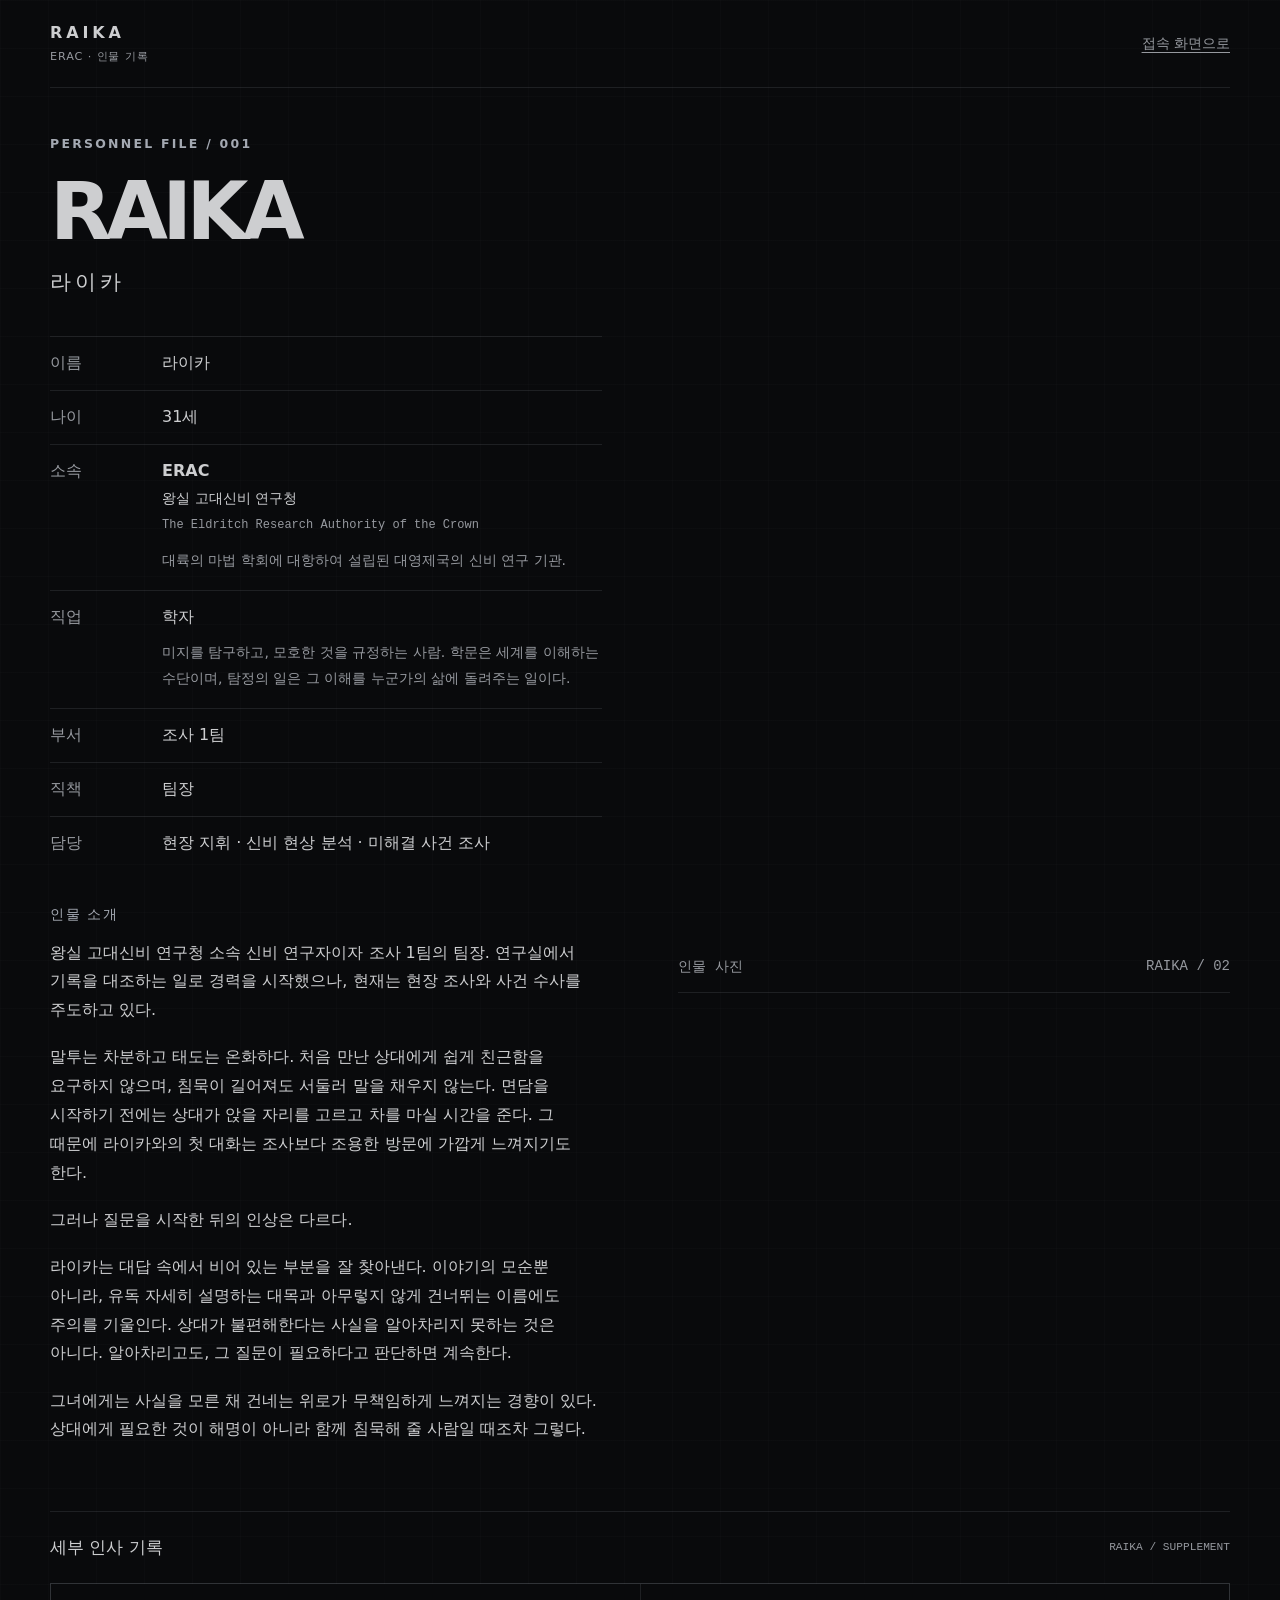
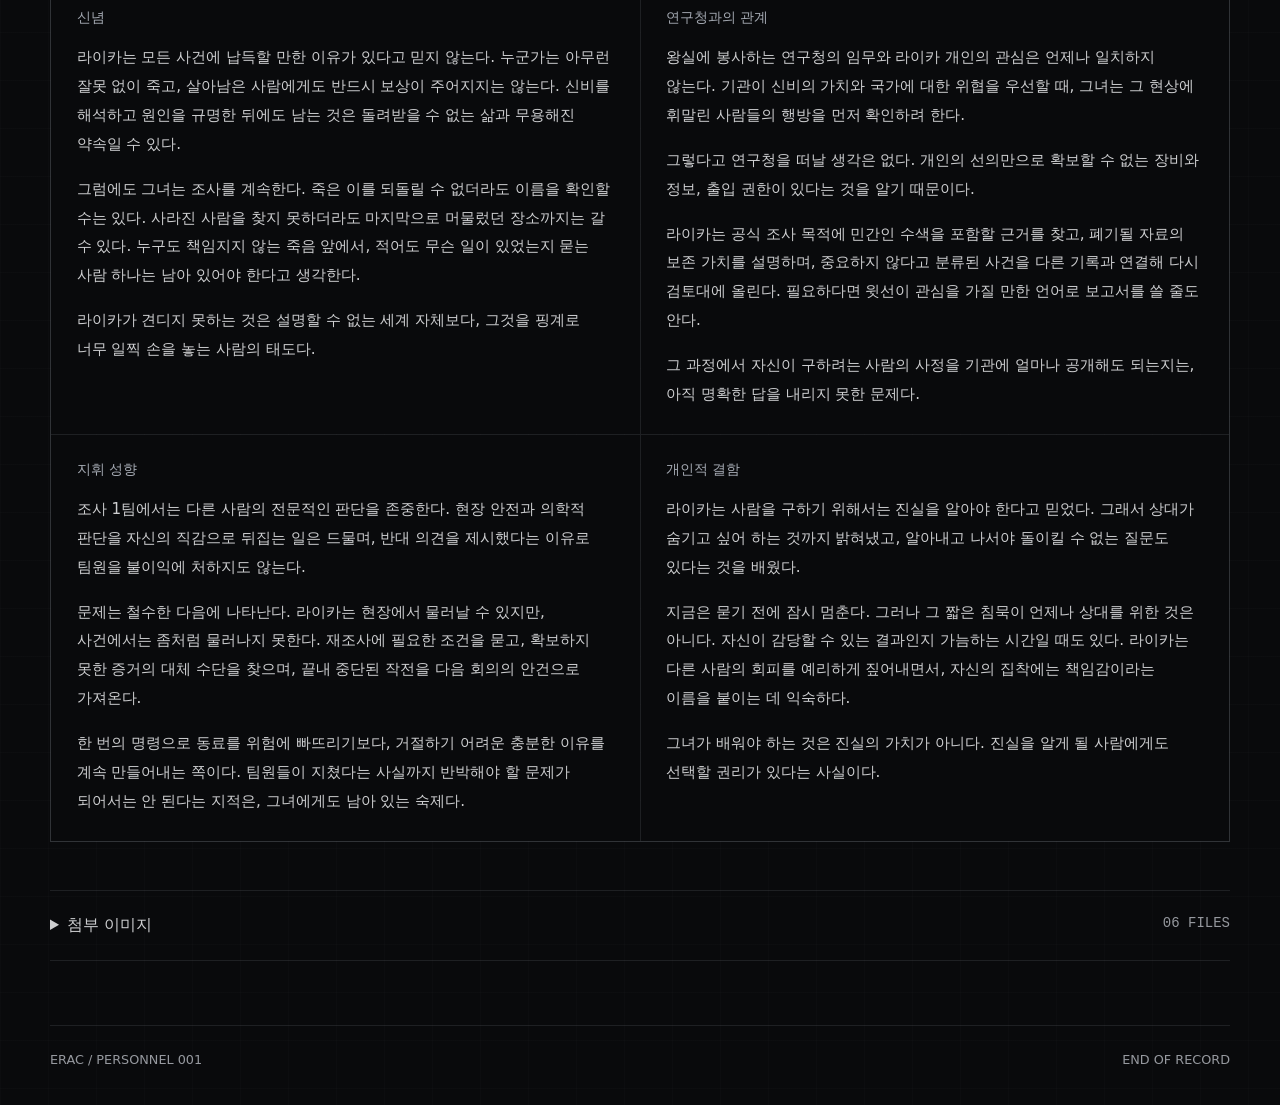
==== commit 89bdc2c8: "Separate Raika personal profile from preserved ERAC team site" ====
--- a/characters.html
+++ b/characters.html
@@ -3,62 +3,10 @@
   <head>
     <meta charset="UTF-8" />
     <meta name="viewport" content="width=device-width, initial-scale=1.0" />
-    <meta name="description" content="ERAC — 미종결 기록 · 인물 명단" />
-    <meta name="theme-color" content="#090a0c" />
-    <link rel="stylesheet" href="styles.css?v=team-1" />
-    <title>조사 1팀 · 미종결 기록</title>
+    <meta http-equiv="refresh" content="0; url=profile.html" />
+    <meta name="robots" content="noindex" />
+    <link rel="stylesheet" href="styles.css?v=raika-1" />
+    <title>라이카 · 인물 기록</title>
   </head>
-  <body>
-    <main class="shell">
-      <header class="topbar" aria-label="ERAC 미종결 기록">
-        <a class="brand" href="./" aria-label="미종결 기록 접속 화면으로 돌아가기">ERAC<span class="brand-subtitle">미종결 기록</span></a>
-        <a class="exit-link" href="./">접속 화면으로</a>
-      </header>
-      <section class="roster" aria-labelledby="roster-title">
-        <div class="roster-heading">
-          <div>
-            <p class="eyebrow">INVESTIGATION TEAM 01</p>
-            <h1 id="roster-title">조사 1팀</h1>
-          </div>
-          <p class="roster-count"><strong>15</strong> REGISTERED</p>
-        </div>
-        <section class="organization-record" id="team-overview" aria-labelledby="organization-title">
-          <p class="eyebrow">AFFILIATION / ERAC</p>
-          <h2 id="organization-title">왕실 고대신비 연구청</h2>
-          <p class="field-meta" lang="en">The Eldritch Research Authority of the Crown</p>
-          <p class="field-description">대륙의 마법 학회에 대항하여 설립된 대영제국의 신비 연구 기관. 조사 1팀은 실종, 신비 현상과 기록 불일치가 겹친 사건의 현장 조사·증거 회수·교차 검증을 수행한다.</p>
-          <dl class="team-command"><div><dt>팀장</dt><dd><a href="profile.html">라이카</a></dd></div><div><dt>부팀장</dt><dd><a href="profile.html?character=002">펠리세트</a></dd></div><div><dt>편성</dt><dd>15명 · 임무별 조사조 운용</dd></div></dl>
-        </section>
-        <details class="team-brief">
-          <summary>팀 운용 지침 및 관련 사건 <span>TEAM BRIEF</span></summary>
-          <div class="brief-body">
-            <h2>조사와 귀환을 함께 책임진다</h2>
-            <p>라이카가 현장 판단을 지휘하고 펠리세트가 인원·허가·자원을 조정한다. 전원이 같은 현장에 진입하지 않으며, 현장조와 후방 분석조를 사건에 맞춰 편성한다.</p>
-            <p>의무 담당 비온과 안전 담당 아브레크는 각자의 위험 판단에 따라 일시 중단을 요구할 수 있다. 재개 조건과 반대 의견은 기록에 남긴다. 원본 증거는 보존하고, 증언의 모순을 곧바로 거짓으로 판정하지 않는다.</p>
-            <h2>관련 사건 / 잔향 중계소</h2>
-            <p>런던 외곽의 폐쇄 중계소 조사. 위험 확산 억제와 민간인 일곱 명의 인계를 근거로 종결됐으나, 구조용 보온포 여덟 개의 사용 기록과 인계 명부 사이에 불일치가 남았다.</p>
-            <p>현재는 보관 자료의 재검토 단계다. 물품 사용량은 인원수의 확증이 아니며, 추가 실종자의 존재와 현장 재진입 여부는 아직 확정되지 않았다.</p>
-          </div>
-        </details>
-        <ol class="roster-grid">
-          <li><a class="person-card person-card-active" href="profile.html" aria-label="라이카 인물 기록 열기"><span class="person-number">001</span><h2>라이카</h2><p class="person-role">팀장 · 학자</p><span class="person-state">현장 지휘 · 신비 현상 분석 <span aria-hidden="true">→</span></span></a></li>
-          <li><a class="person-card" href="profile.html?character=002" aria-label="펠리세트 인물 기록 열기"><span class="person-number">002</span><h2>펠리세트</h2><p class="person-role">부팀장 · 공무원</p><span class="person-state">작전 조정 · 대외 협의 <span aria-hidden="true">→</span></span></a></li>
-          <li><a class="person-card" href="profile.html?character=003" aria-label="벨카 인물 기록 열기"><span class="person-number">003</span><h2>벨카</h2><p class="person-role">현장 확보 담당 · 용병</p><span class="person-state">근접 엄호 · 진입로 확보 <span aria-hidden="true">→</span></span></a></li>
-          <li><a class="person-card" href="profile.html?character=004" aria-label="스트렐카 인물 기록 열기"><span class="person-number">004</span><h2>스트렐카</h2><p class="person-role">정찰 담당 · 사냥꾼</p><span class="person-state">원거리 관측 · 동선 추적 <span aria-hidden="true">→</span></span></a></li>
-          <li><a class="person-card" href="profile.html?character=005" aria-label="비온 인물 기록 열기"><span class="person-number">005</span><h2>비온</h2><p class="person-role">의무 담당 · 의사</p><span class="person-state">응급 처치 · 노출 후 관찰 <span aria-hidden="true">→</span></span></a></li>
-          <li><a class="person-card" href="profile.html?character=006" aria-label="알리비나 인물 기록 열기"><span class="person-number">006</span><h2>알리비나</h2><p class="person-role">물질 분석 담당 · 학자</p><span class="person-state">연금술 분석 · 시료 보존 <span aria-hidden="true">→</span></span></a></li>
-          <li><a class="person-card" href="profile.html?character=007" aria-label="에노스 인물 기록 열기"><span class="person-number">007</span><h2>에노스</h2><p class="person-role">정보 분석 담당 · 해커</p><span class="person-state">통신 로그 · 기기 정보 복구 <span aria-hidden="true">→</span></span></a></li>
-          <li><a class="person-card" href="profile.html?character=008" aria-label="아니타 인물 기록 열기"><span class="person-number">008</span><h2>아니타</h2><p class="person-role">증언 조사 담당 · 탐정</p><span class="person-state">면담 · 진술 교차 검증 <span aria-hidden="true">→</span></span></a></li>
-          <li><a class="person-card" href="profile.html?character=009" aria-label="엑토르 인물 기록 열기"><span class="person-number">009</span><h2>엑토르</h2><p class="person-role">사망자 확인 담당 · 장의사</p><span class="person-state">신원 대조 · 유해와 유품 인계 <span aria-hidden="true">→</span></span></a></li>
-          <li><a class="person-card" href="profile.html?character=010" aria-label="크라사프카 인물 기록 열기"><span class="person-number">010</span><h2>크라사프카</h2><p class="person-role">의식 분석 담당 · 학자</p><span class="person-state">상징 해석 · 의식 흔적 조사 <span aria-hidden="true">→</span></span></a></li>
-          <li><a class="person-card" href="profile.html?character=011" aria-label="도치카 인물 기록 열기"><span class="person-number">011</span><h2>도치카</h2><p class="person-role">기록 관리 담당 · 사무직</p><span class="person-state">원본 보존 · 인계 기록 대조 <span aria-hidden="true">→</span></span></a></li>
-          <li><a class="person-card" href="profile.html?character=012" aria-label="데지크 인물 기록 열기"><span class="person-number">012</span><h2>데지크</h2><p class="person-role">구조·회수 담당 · 소방수</p><span class="person-state">인명 구조 · 철수 동선 구축 <span aria-hidden="true">→</span></span></a></li>
-          <li><a class="person-card" href="profile.html?character=013" aria-label="아브레크 인물 기록 열기"><span class="person-number">013</span><h2>아브레크</h2><p class="person-role">현장 안전 담당 · 청소부</p><span class="person-state">오염 구역 통제 · 현장 안정화 <span aria-hidden="true">→</span></span></a></li>
-          <li><a class="person-card" href="profile.html?character=014" aria-label="리시치카 인물 기록 열기"><span class="person-number">014</span><h2>리시치카</h2><p class="person-role">대외 탐문 담당 · 바텐더</p><span class="person-state">비공식 제보 · 지역 관계망 <span aria-hidden="true">→</span></span></a></li>
-          <li><a class="person-card" href="profile.html?character=015" aria-label="체르누시카 인물 기록 열기"><span class="person-number">015</span><h2>체르누시카</h2><p class="person-role">관측 기준 담당 · 천문학자</p><span class="person-state">시간·방위 대조 · 관측 오차 분석 <span aria-hidden="true">→</span></span></a></li>
-        </ol>
-      </section>
-    </main>
-    <footer><p>ERAC / DIRECTORY</p><p>15 RECORDS</p></footer>
-  </body>
+  <body><main class="shell"><p class="empty-record">라이카 인물 기록으로 이동합니다. <a href="profile.html">기록 열기</a></p></main></body>
 </html>
--- a/styles.css
+++ b/styles.css
@@ -571,6 +571,7 @@
 .record-panel { padding: 1.6rem; background: var(--ink); }
 .record-panel h3, .relationship-record h3 { margin: 0 0 1rem; font-size: 0.85rem; font-weight: 500; color: var(--accent); }
 .record-panel p, .relationship-record p { margin: 0; font-size: 0.95rem; line-height: 1.9; word-break: keep-all; overflow-wrap: anywhere; }
+.record-panel p + p { margin-top: 1rem; }
 .relationship-record { margin-top: 2rem; }
 .relationship-record ul { display: grid; grid-template-columns: repeat(2, minmax(0, 1fr)); gap: 2rem; margin: 0; padding: 0; list-style: none; }
 .relationship-record a { display: inline-block; margin-bottom: 0.6rem; font-size: 0.9rem; text-underline-offset: 0.3em; }
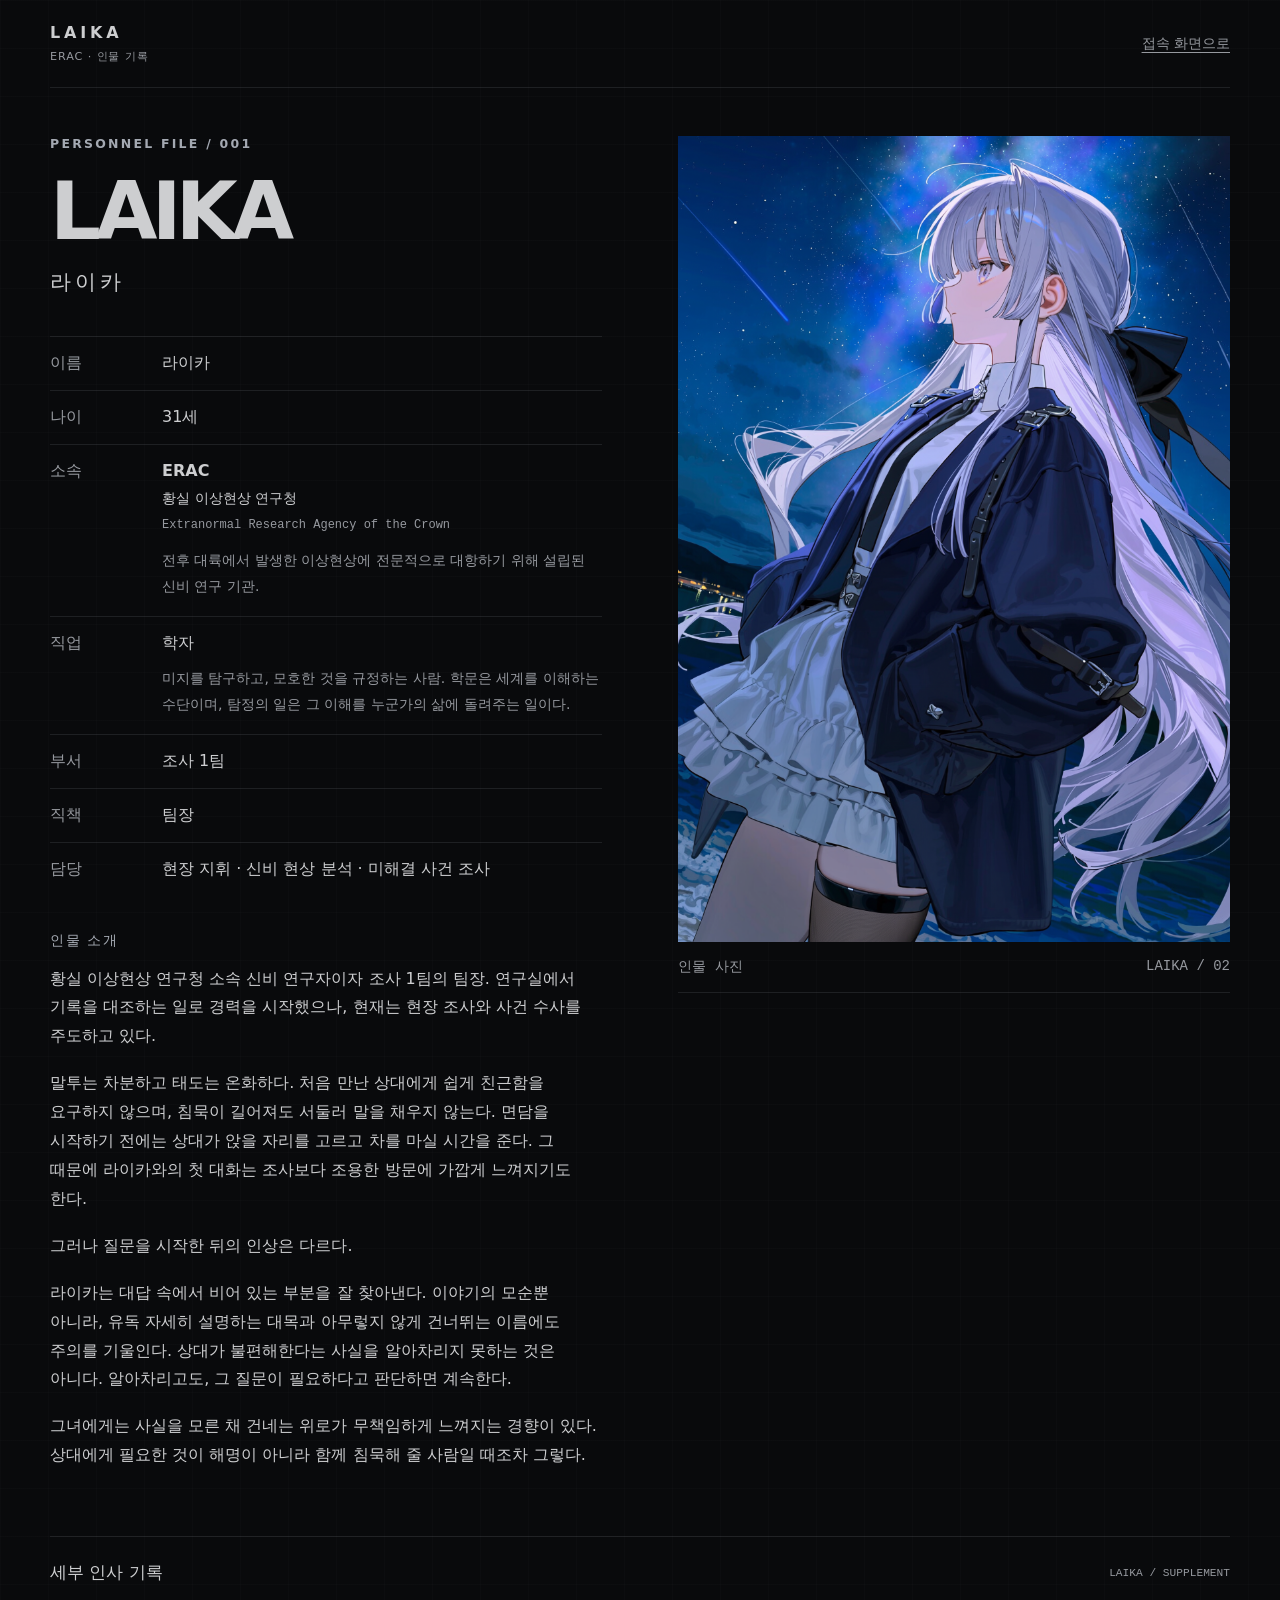
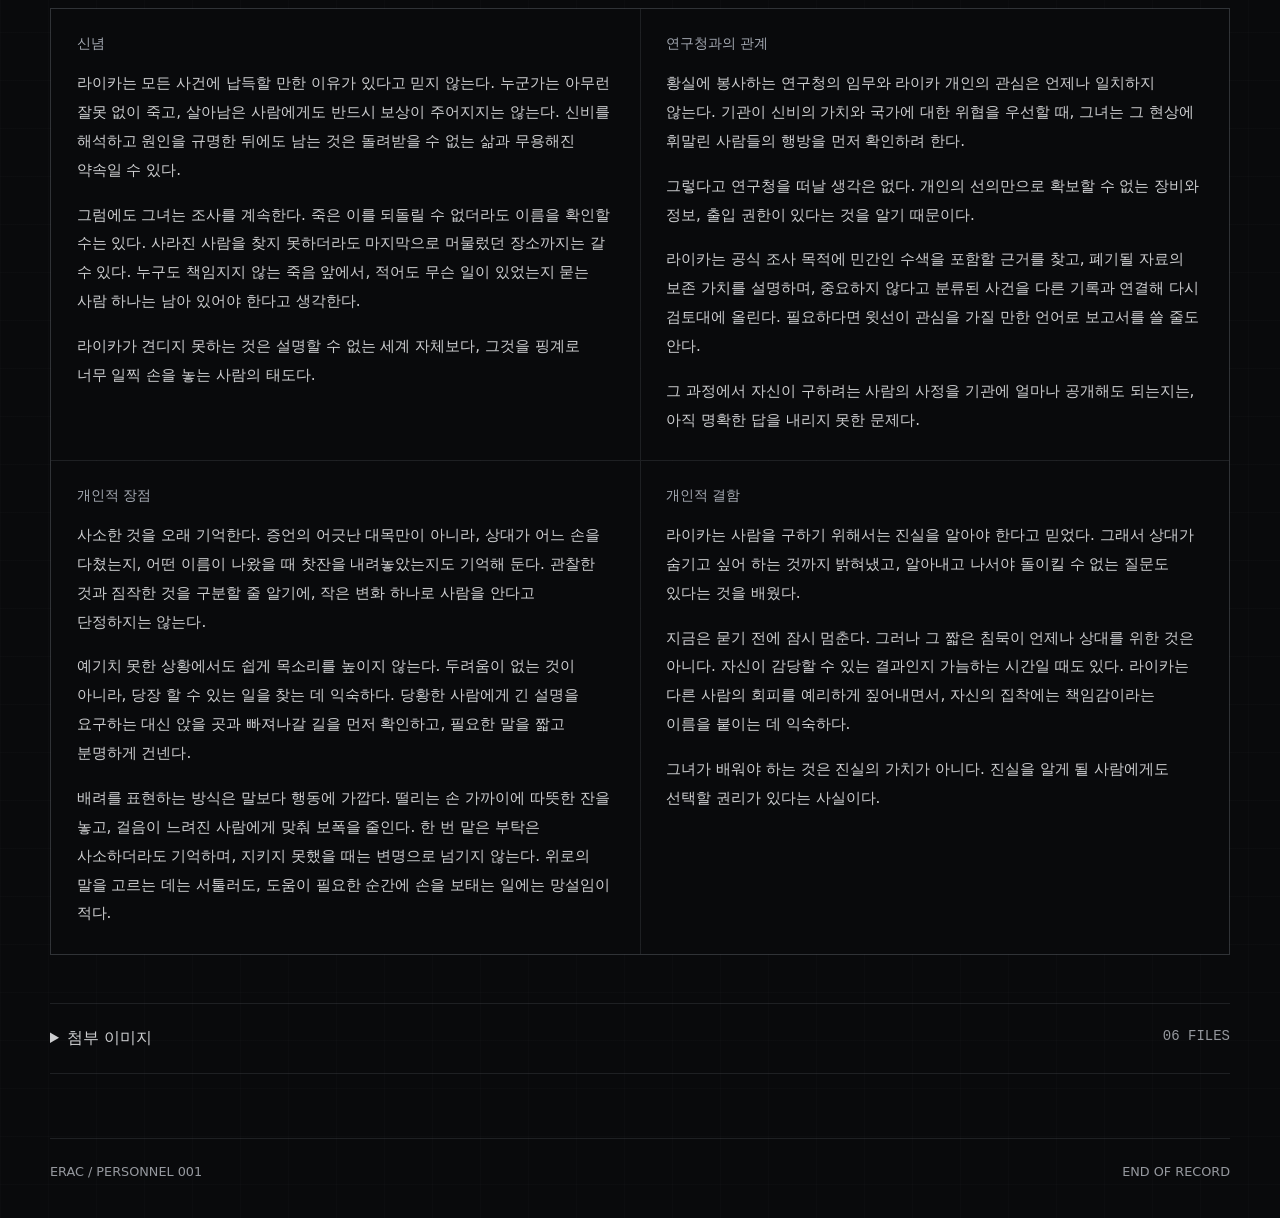
==== commit d8d9967d: "Rename character branding and site address to Laika" ====
--- a/characters.html
+++ b/characters.html
@@ -5,7 +5,7 @@
     <meta name="viewport" content="width=device-width, initial-scale=1.0" />
     <meta http-equiv="refresh" content="0; url=profile.html" />
     <meta name="robots" content="noindex" />
-    <link rel="stylesheet" href="styles.css?v=raika-1" />
+    <link rel="stylesheet" href="styles.css?v=laika-1" />
     <title>라이카 · 인물 기록</title>
   </head>
   <body><main class="shell"><p class="empty-record">라이카 인물 기록으로 이동합니다. <a href="profile.html">기록 열기</a></p></main></body>
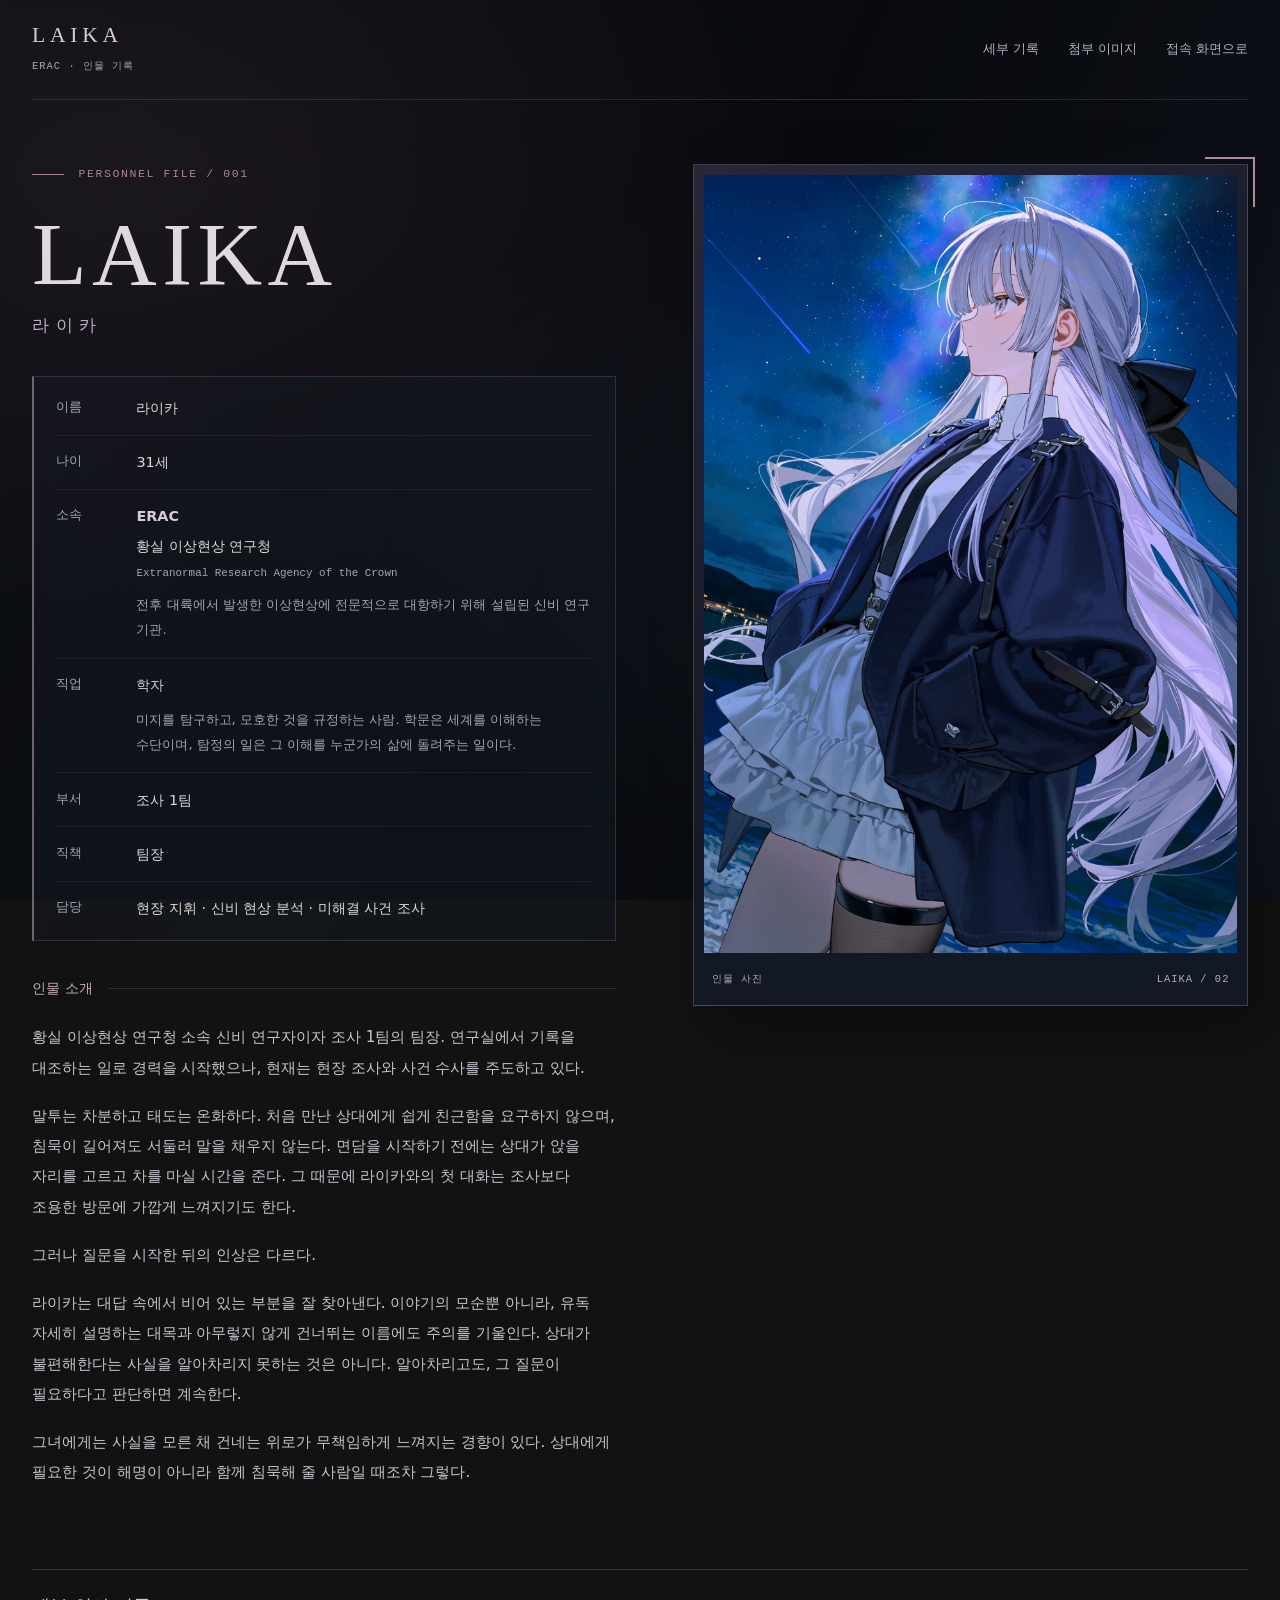
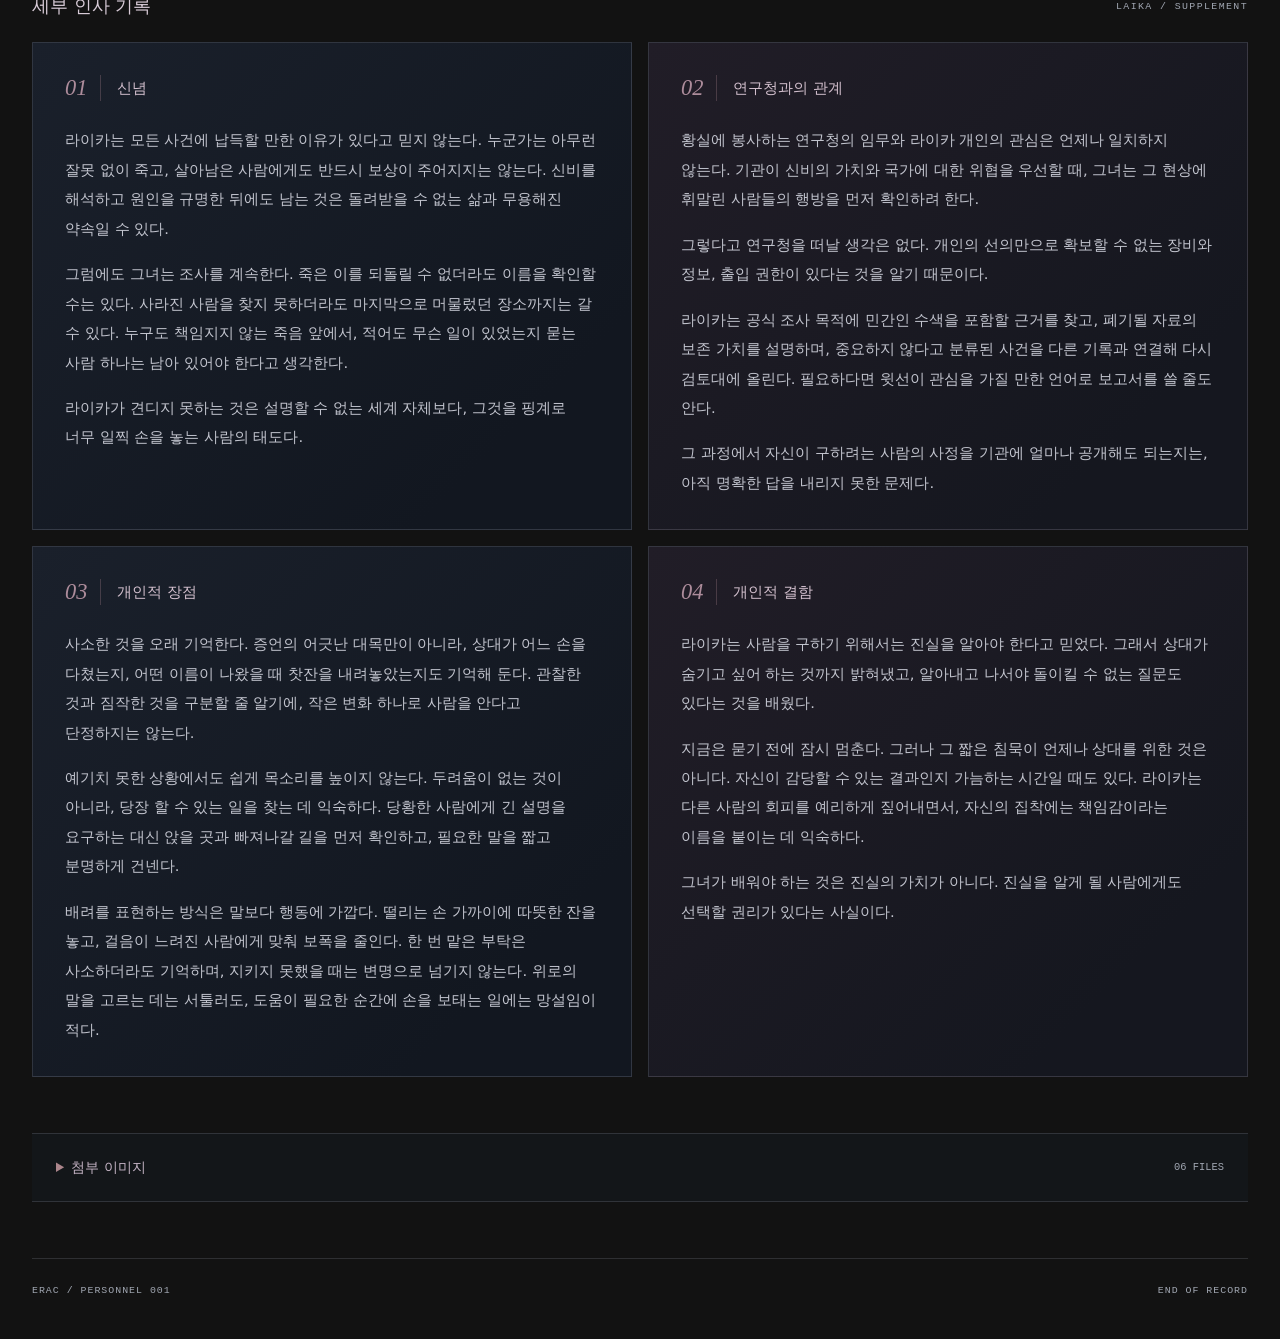
==== commit 328f6225: "Refine Laika PDA with layered archive colors and typography" ====
--- a/characters.html
+++ b/characters.html
@@ -5,7 +5,7 @@
     <meta name="viewport" content="width=device-width, initial-scale=1.0" />
     <meta http-equiv="refresh" content="0; url=profile.html" />
     <meta name="robots" content="noindex" />
-    <link rel="stylesheet" href="styles.css?v=laika-1" />
+    <link rel="stylesheet" href="styles.css?v=archive-2" />
     <title>라이카 · 인물 기록</title>
   </head>
   <body><main class="shell"><p class="empty-record">라이카 인물 기록으로 이동합니다. <a href="profile.html">기록 열기</a></p></main></body>
--- a/styles.css
+++ b/styles.css
@@ -1,841 +1,289 @@
+/* ERAC archive: charcoal, storm blue, faded wine, silver. No external assets. */
 :root {
   color-scheme: dark;
-  --ink: #090a0c;
-  --panel: #111316;
-  --text: #cdced0;
-  --muted: #96999f;
-  --line: rgba(180, 185, 194, 0.12);
-  --accent: #a4a9b2;
-  --accent-rgb: 164, 169, 178;
-  font-family:
-    Inter, Pretendard, "Noto Sans KR", system-ui, -apple-system, BlinkMacSystemFont,
-    "Segoe UI", sans-serif;
+  --ink: #0a0c10;
+  --panel: #141a23;
+  --text: #dcdad7;
+  --muted: #a1a7b2;
+  --line: rgba(176, 184, 200, .18);
+  --silver: #b7b5c5;
+  --wine: #ab858b;
+  --wine-dark: #50383f;
+  --mono: ui-monospace, "Cascadia Code", Consolas, monospace;
+  font-family: Pretendard, "Noto Sans KR", system-ui, -apple-system, "Segoe UI", sans-serif;
   font-synthesis: none;
   text-rendering: optimizeLegibility;
 }
-
-* {
-  box-sizing: border-box;
-}
-
-[hidden] {
-  display: none !important;
-}
-
-html {
-  scroll-behavior: smooth;
-}
-
+* { box-sizing: border-box; }
+[hidden] { display: none !important; }
+html { scroll-behavior: smooth; scroll-padding-top: 2rem; }
 body {
   min-width: 320px;
+  margin: 0;
   min-height: 100vh;
-  margin: 0;
   color: var(--text);
   background:
-    linear-gradient(rgba(var(--accent-rgb), 0.018) 1px, transparent 1px),
-    linear-gradient(90deg, rgba(var(--accent-rgb), 0.018) 1px, transparent 1px),
-    var(--ink);
-  background-size: 48px 48px;
-}
-
-a {
-  color: inherit;
-}
-
-.shell,
-footer {
-  width: min(1180px, calc(100% - 48px));
-  margin: 0 auto;
-}
-
-.entry-page {
-  background-image:
-    radial-gradient(ellipse at 50% 45%, rgba(var(--accent-rgb), 0.025), transparent 65%),
-    linear-gradient(rgba(var(--accent-rgb), 0.018) 1px, transparent 1px),
-    linear-gradient(90deg, rgba(var(--accent-rgb), 0.018) 1px, transparent 1px);
-  background-size: auto, 48px 48px, 48px 48px;
-}
-
-.opening {
+    radial-gradient(ellipse at 12% 20%, rgba(93, 58, 71, .19), transparent 44%),
+    radial-gradient(ellipse at 87% 58%, rgba(53, 70, 97, .24), transparent 52%),
+    linear-gradient(115deg, #0d1016, #080a0e 52%, #0e121a);
+  background-attachment: fixed;
+}
+body::before {
+  content: "";
+  position: fixed;
+  inset: 0;
+  pointer-events: none;
+  background:
+    linear-gradient(90deg, transparent calc(50% - 660px), var(--line) calc(50% - 659px), transparent calc(50% - 658px), transparent calc(50% + 658px), var(--line) calc(50% + 659px), transparent calc(50% + 660px)),
+    repeating-linear-gradient(0deg, transparent 0 3px, rgba(167, 174, 194, .015) 3px 4px);
+  opacity: .65;
+  z-index: -1;
+}
+a { color: inherit; }
+a:focus-visible, summary:focus-visible {
+  outline: 2px solid #c9b9c8;
+  outline-offset: 6px;
+}
+h1, h2, h3, p { margin-top: 0; }
+h1 { margin-bottom: 0; font-family: Georgia, "Times New Roman", serif; font-weight: 400; }
+.shell, footer { width: min(1220px, calc(100% - 64px)); margin-inline: auto; }
+.eyebrow, .document-kicker {
+  color: var(--wine);
+  font: .72rem/1.8 var(--mono);
+  letter-spacing: .14em;
+}
+.entry-shell {
+  width: min(1220px, calc(100% - 64px));
+  min-height: 100svh;
+  margin-inline: auto;
   display: flex;
   flex-direction: column;
   justify-content: center;
-  align-items: flex-start;
-  gap: 1.5rem;
-  min-width: 0;
-  text-align: left;
-  font-family: Georgia, "Times New Roman", serif;
-}
-
-.opening blockquote {
-  max-width: 100%;
+  padding-block: 3.5rem;
+}
+.archive-rail {
+  display: flex;
+  justify-content: space-between;
+  gap: 1rem;
+  padding: 0 0 1rem;
+  color: var(--muted);
+  font: .65rem/1.6 var(--mono);
+  letter-spacing: .2em;
+}
+.pda-document {
+  position: relative;
+  border: 1px solid rgba(175, 179, 199, .3);
+  background: linear-gradient(120deg, rgba(31, 34, 44, .97), rgba(15, 20, 28, .99) 55%, #121722);
+  box-shadow: 0 32px 100px #0008, 0 0 0 7px #090b1080, inset 0 1px #d4c7d315;
+}
+.pda-document::before, .pda-document::after {
+  content: "";
+  position: absolute;
+  pointer-events: none;
+  width: 38px;
+  height: 38px;
+  border-color: var(--wine);
+  border-style: solid;
+}
+.pda-document::before { top: -1px; left: -1px; border-width: 2px 0 0 2px; }
+.pda-document::after { bottom: -1px; right: -1px; border-width: 0 2px 2px 0; }
+.document-bar, .document-end {
+  display: flex;
+  justify-content: space-between;
+  align-items: center;
+  gap: 1rem;
+  padding: 1rem 2.75rem;
+  color: var(--muted);
+  font: .65rem/1.6 var(--mono);
+  letter-spacing: .12em;
+}
+.document-bar { background: #090d1480; border-bottom: 1px solid var(--line); }
+.document-status { display: inline-flex; align-items: center; gap: .7rem; white-space: nowrap; }
+.document-status > span { width: 5px; height: 5px; background: #b1a4ae; transform: rotate(45deg); }
+.document-heading { display: flex; justify-content: space-between; align-items: center; gap: 2rem; padding: 2.4rem 3rem 2rem; }
+.document-kicker { margin-bottom: .75rem; word-break: keep-all; }
+.document-heading h1 { font-size: clamp(3.5rem, 6vw, 5.8rem); letter-spacing: .16em; line-height: 1; color: #e1dce2; }
+.document-stamp { text-align: right; color: #b79aa2; font-size: .75rem; line-height: 1.8; }
+.document-stamp > span { font: .58rem/1.8 var(--mono); letter-spacing: .1em; }
+.document-stamp .stamp-number { display: block; font: italic 3.5rem/1 Georgia, serif; color: #97818d; margin-bottom: .5rem; }
+.document-metadata { display: grid; grid-template-columns: 1.25fr 1fr 1fr; margin: 0 3rem; border-block: 1px solid var(--line); background: #090d142b; }
+.document-metadata > div { padding: .9rem 1.25rem; border-right: 1px solid var(--line); }
+.document-metadata > div:first-child { padding-left: 0; }
+.document-metadata > div:last-child { border: 0; }
+.document-metadata dt { color: var(--muted); font-size: .7rem; }
+.document-metadata dd { margin: .5rem 0 0; font: .8rem/1.7 var(--mono); }
+.document-body { display: grid; grid-template-columns: 280px minmax(0, 1fr); align-items: center; gap: 3.5rem; padding: 2.5rem 3rem; }
+.document-seal {
+  position: relative;
+  isolation: isolate;
   margin: 0;
-}
-
-.opening p {
-  margin: 0;
-  font-size: clamp(1.35rem, 2.5vw, 2rem);
-  line-height: 1.6;
-  overflow-wrap: break-word;
-}
-
-.opening blockquote[lang="fr"] {
-  font-style: italic;
-}
-
-.opening blockquote[lang="en"] p {
-  color: var(--muted);
-  font-size: clamp(1.05rem, 1.65vw, 1.3rem);
-}
-
-.opening .terminal-label {
-  margin-bottom: 0.5rem;
-  color: var(--accent);
-  font-family: ui-monospace, monospace;
-  font-size: 0.75rem;
-  letter-spacing: 0.18em;
-  line-height: 1.8;
-}
-
-.terminal-label span {
-  padding: 0 0.75rem;
-  color: var(--muted);
-}
-
-.opening .opening-translation {
-  max-width: 36rem;
-  color: var(--muted);
-  font-family: system-ui, -apple-system, "Segoe UI", sans-serif;
-  font-size: 0.875rem;
-  line-height: 1.9;
-  word-break: keep-all;
-}
-
+  padding: 1.3rem 1.5rem;
+  text-align: center;
+  background: radial-gradient(ellipse at 50% 40%, #85739120, transparent 70%), #0c111a55;
+  border: 1px solid var(--line);
+  border-top-color: #8b768960;
+}
+.document-seal::before { content: ""; position: absolute; inset: 9px; border: 1px solid #a69aaa15; pointer-events: none; }
+.document-seal img { display: block; width: 100%; height: auto; mix-blend-mode: screen; }
+.document-seal figcaption { margin-top: 1.3rem; color: #b6b2bd; font-size: .78rem; line-height: 1.8; }
+.document-seal figcaption span { display: block; margin-top: .6rem; color: var(--muted); font: .57rem/1.8 var(--mono); letter-spacing: .06em; }
+.opening { min-width: 0; padding-block: .5rem; }
+.opening .document-kicker { font-size: .62rem; letter-spacing: .1em; margin-bottom: 1.6rem; }
+.opening blockquote { margin: 0 0 1.4rem; }
+.opening blockquote p { margin: 0; font-family: Georgia, "Times New Roman", serif; line-height: 1.55; }
+.opening blockquote[lang="fr"] p { font-size: clamp(1.5rem, 2.3vw, 2.15rem); font-style: italic; color: #e0d7dc; }
+.opening blockquote[lang="en"] p { font-size: clamp(1.05rem, 1.4vw, 1.3rem); color: #b5bac8; }
+.opening-translation { margin: 1.8rem 0 0; padding-left: 1.2rem; border-left: 2px solid #70505d; color: var(--muted); font-size: .8rem; line-height: 2; word-break: keep-all; }
+.document-access { display: flex; justify-content: space-between; align-items: center; gap: 2rem; margin: 0 3rem; padding: 1.6rem 0; border-top: 1px solid var(--line); }
+.access-notice { margin: 0; color: var(--muted); font-size: .72rem; line-height: 1.8; }
+.access-notice strong { margin-left: .7rem; color: #d3cbd4; font-weight: 500; }
+.access-notice > span { display: block; margin-top: .4rem; }
 .access-button {
-  position: relative;
   display: inline-flex;
   justify-content: space-between;
   align-items: center;
-  width: min(19rem, 100%);
-  min-height: 5rem;
-  padding: 1rem 1.25rem 1rem 1.6rem;
-  margin-top: 0.75rem;
-  gap: 1.5rem;
-  border: 1px solid rgba(var(--accent-rgb), 0.32);
-  border-radius: 2px;
-  background: linear-gradient(120deg, #191c20, #101114);
-  box-shadow: inset 0 1px 0 rgba(var(--accent-rgb), 0.05);
-  color: var(--text);
-  font-family: system-ui, -apple-system, "Segoe UI", sans-serif;
-  font-size: 1rem;
-  letter-spacing: 0.12em;
+  flex-shrink: 0;
+  width: 17rem;
+  min-height: 4.4rem;
+  padding: 1rem 1.3rem 1rem 1.5rem;
+  border: 1px solid #8e717b;
+  background: linear-gradient(115deg, #49333e, #292631 80%);
+  box-shadow: inset 0 1px #d4bec225, 0 8px 20px #0002;
+  color: #f0e3e7;
   text-decoration: none;
-  transition: border-color 160ms ease, box-shadow 160ms ease, transform 160ms ease;
-}
+  transition: background 180ms, border-color 180ms, transform 180ms;
+}
+.access-copy { display: grid; gap: .5rem; }
+.access-label { font-size: 1rem; letter-spacing: .1em; }
+.access-caption { color: #c1aeb8; font: .58rem var(--mono); letter-spacing: .16em; }
+.access-arrow { display: grid; place-items: center; width: 2.2rem; height: 2.2rem; border: 1px solid #b49da645; border-radius: 50%; transition: transform 180ms; }
+.access-arrow svg { width: 1.1rem; height: 1.1rem; }
+.access-button:hover { background: linear-gradient(115deg, #5a3c49, #34303e); border-color: #c1a3b0; transform: translateY(-2px); }
+.access-button:hover .access-arrow { transform: translateX(3px); }
+.access-button:active { transform: none; }
+.document-end { border-top: 1px solid var(--line); background: #090d1460; font-size: .55rem; }
 
-.access-copy {
-  display: grid;
-  gap: 0.45rem;
-  text-align: left;
-}
+/* Personal dossier */
+.topbar { display: flex; justify-content: space-between; align-items: center; gap: 2rem; min-height: 100px; border-bottom: 1px solid var(--line); }
+.brand { font-family: Georgia, serif; font-size: 1.35rem; letter-spacing: .22em; text-decoration: none; color: #d7cbd6; }
+.brand-subtitle { display: block; margin-top: .6rem; font: .65rem/1.7 var(--mono); color: var(--muted); letter-spacing: .1em; }
+.header-nav { display: flex; gap: 1.8rem; flex-wrap: wrap; }
+.exit-link { font-size: .8rem; color: #b5b0c1; text-decoration: none; padding-block: .65rem; border-bottom: 1px solid transparent; }
+.exit-link:hover { color: #e4d8e4; border-bottom-color: var(--wine); }
+.intro { display: grid; grid-template-columns: minmax(0, 1fr) minmax(0, .95fr); gap: clamp(2.5rem, 6vw, 5.5rem); align-items: start; padding: 4rem 0; }
+.intro .eyebrow { display: flex; align-items: center; gap: .9rem; margin-bottom: 1.5rem; }
+.intro .eyebrow::before { content: ""; width: 2rem; height: 1px; background: var(--wine); }
+.intro h1 { color: #e0d8e1; font-size: clamp(3.6rem, 7vw, 6.5rem); letter-spacing: .06em; line-height: 1; }
+.character-name { font-size: 1.05rem; margin: 1rem 0 2.4rem; color: #bdb0c1; letter-spacing: .4em; }
+.record-fields { margin: 0; padding: .3rem 1.4rem; border: 1px solid var(--line); border-left: 2px solid #716376; background: linear-gradient(120deg, #1b1c2760, #12192290); font-size: .9rem; }
+.record-fields > div { display: grid; grid-template-columns: 4rem minmax(0, 1fr); gap: 1rem; padding: .9rem 0; border-bottom: 1px solid #b0b8c813; line-height: 1.7; }
+.record-fields > div:last-child { border: none; }
+.record-fields dt { color: var(--muted); font-size: .8rem; }
+.record-fields dd { margin: 0; }
+.field-title, .field-subtitle, .field-meta { display: block; }
+.field-title { color: #d7cbd9; font-weight: 550; }
+.field-subtitle { margin-top: .35rem; font-size: .85rem; }
+.field-meta { margin-top: .4rem; color: #a3a7b6; font: .68rem/1.75 var(--mono); overflow-wrap: anywhere; }
+.field-description { margin: .65rem 0 0; color: var(--muted); font-size: .82rem; line-height: 1.9; word-break: keep-all; overflow-wrap: anywhere; }
+.profile-bio { margin-top: 2.4rem; }
+.profile-bio h2 { display: flex; align-items: center; gap: 1rem; font-size: .9rem; font-weight: 500; color: #c5a9b7; margin-bottom: 1.5rem; }
+.profile-bio h2::after { content: ""; height: 1px; background: var(--line); flex: 1; }
+.profile-bio p { font-size: .95rem; line-height: 2; margin-bottom: 1.1rem; word-break: keep-all; overflow-wrap: anywhere; color: #c4c5ce; }
+.portrait { position: sticky; top: 2rem; min-width: 0; margin: 0; padding: .65rem; border: 1px solid #a395b54a; background: linear-gradient(145deg, #282738, #121924 60%); box-shadow: 18px 22px 55px #0005; }
+.portrait::before { content: ""; position: absolute; top: -.5rem; right: -.5rem; width: 3rem; height: 3rem; border-top: 2px solid #ab8d9e; border-right: 2px solid #ab8d9e; pointer-events: none; }
+.portrait img, .image-grid img { display: block; width: 100%; height: auto; }
+.portrait figcaption { display: flex; justify-content: space-between; gap: 1rem; padding: 1.1rem .45rem .4rem; font: .65rem/1.7 var(--mono); color: #b4aabe; letter-spacing: .1em; }
+.personnel-detail { margin-bottom: 3.5rem; }
+.detail-heading { display: flex; align-items: center; justify-content: space-between; flex-wrap: wrap; gap: 1rem; padding: 1.5rem 0; border-top: 1px solid #9b86954d; }
+.detail-heading h2 { font-size: 1.1rem; font-weight: 500; margin: 0; color: #d8cbd7; }
+.detail-heading > span { font: .62rem var(--mono); color: var(--muted); letter-spacing: .14em; }
+.detail-grid { display: grid; grid-template-columns: repeat(2, minmax(0, 1fr)); gap: 1rem; }
+.record-panel { padding: 2rem; border: 1px solid var(--line); background: linear-gradient(135deg, #1a202b, #121720 80%); }
+.record-panel:nth-child(even) { background: linear-gradient(135deg, #211d27, #15171f 80%); }
+.record-panel h3 { display: flex; align-items: center; gap: 1rem; color: #d2bfcd; font-size: .95rem; font-weight: 500; margin-bottom: 1.5rem; }
+.section-number { font: italic 1.4rem Georgia, serif; color: #ad8c9b; padding-right: .8rem; border-right: 1px solid #ab85904d; }
+.record-panel p { margin: 0; color: #c2c4ce; font-size: .92rem; line-height: 2; word-break: keep-all; overflow-wrap: anywhere; }
+.record-panel p + p { margin-top: 1rem; }
+.attachments { margin: 0 0 3.5rem; border-block: 1px solid var(--line); background: #18202b50; }
+.attachments summary { padding: 1.5rem; cursor: pointer; color: #c6b5c6; font-size: .9rem; }
+.attachments summary::marker { color: var(--wine); }
+.attachments summary span { float: right; color: var(--muted); font: .65rem/1.8 var(--mono); }
+.image-grid { display: grid; grid-template-columns: repeat(3, minmax(0, 1fr)); align-items: start; gap: 1.5rem; padding: .5rem 1.5rem 1.5rem; }
+.image-grid figure { margin: 0; min-width: 0; border: 1px solid var(--line); background: #0c111b; }
+.image-grid figcaption { padding: .8rem; color: var(--muted); font: .7rem var(--mono); }
+footer { display: flex; justify-content: space-between; gap: 1rem; border-top: 1px solid var(--line); padding: 1.5rem 0 2.5rem; }
+footer p { margin: 0; font: .62rem/1.6 var(--mono); letter-spacing: .1em; color: var(--muted); }
+.empty-record { padding: 4rem 0; line-height: 1.9; }
 
-.access-label {
-  font-size: 1.125rem;
-  font-weight: 600;
-}
-
-.access-caption {
-  color: var(--muted);
-  font-family: ui-monospace, monospace;
-  font-size: 0.75rem;
-  letter-spacing: 0.16em;
-}
-
-.access-arrow {
-  display: grid;
-  place-items: center;
-  flex: 0 0 2.5rem;
-  height: 2.5rem;
-  border: 1px solid rgba(var(--accent-rgb), 0.25);
-  border-radius: 50%;
-  color: var(--accent);
-  background: rgba(var(--accent-rgb), 0.05);
-}
-
-.access-arrow svg {
-  width: 1.25rem;
-  height: 1.25rem;
-}
-
-.access-button:hover {
-  border-color: var(--accent);
-  box-shadow: inset 0 1px 0 rgba(var(--accent-rgb), 0.12);
-  transform: translateY(-2px);
-}
-
-.access-button:active {
-  transform: translateY(0);
-}
-
-.entry-shell {
-  display: grid;
-  align-items: center;
-  min-height: 100vh;
-  min-height: 100svh;
-  width: min(1060px, calc(100% - 48px));
-  margin: 0 auto;
-  padding: 2.5rem 0;
-}
-
-.pda-document {
-  border: 1px solid rgba(var(--accent-rgb), 0.24);
-  background: #0b0d0f;
-  box-shadow: 0 24px 80px rgba(0, 0, 0, 0.3);
-}
-
-.document-bar,
-.document-end {
-  display: flex;
-  flex-wrap: wrap;
-  align-items: center;
-  justify-content: space-between;
-  gap: 0.75rem 1.5rem;
-  padding: 1rem 2rem;
-  color: var(--muted);
-  font: 0.7rem/1.6 ui-monospace, monospace;
-  letter-spacing: 0.1em;
-}
-
-.document-bar {
-  border-bottom: 1px solid var(--line);
-  background: #111316;
-}
-
-.document-status {
-  display: inline-flex;
-  gap: 0.6rem;
-  align-items: center;
-  white-space: nowrap;
-}
-
-.document-status > span {
-  width: 5px;
-  height: 5px;
-  background: var(--accent);
-}
-
-.document-heading {
-  display: flex;
-  align-items: center;
-  justify-content: space-between;
-  gap: 1.5rem;
-  padding: 2rem 2.5rem;
-}
-
-.document-kicker,
-.opening .document-kicker {
-  margin: 0 0 0.65rem;
-  color: var(--muted);
-  font: 0.72rem/1.8 ui-monospace, monospace;
-  letter-spacing: 0.1em;
-  word-break: keep-all;
-}
-
-.document-heading h1 {
-  font-size: clamp(2rem, 4vw, 3rem);
-  letter-spacing: 0.16em;
-  line-height: 1.1;
-  font-weight: 500;
-}
-
-.document-stamp {
-  flex-shrink: 0;
-  padding: 0.65rem 0.9rem;
-  border: 1px solid rgba(var(--accent-rgb), 0.35);
-  color: var(--accent);
-  text-align: center;
-  font-size: 0.8rem;
-  line-height: 1.8;
-  letter-spacing: 0.12em;
-}
-
-.document-heading .story-title {
-  font-size: clamp(1.6rem, 4vw, 2.8rem);
-  letter-spacing: 0.025em;
-  line-height: 1.3;
-}
-
-.document-stamp span {
-  font: 0.6rem ui-monospace, monospace;
-  letter-spacing: 0.06em;
-}
-
-.document-metadata {
-  display: grid;
-  grid-template-columns: 1.3fr 1fr 1fr;
-  margin: 0 2.5rem;
-  border-top: 1px solid var(--line);
-  border-bottom: 1px solid var(--line);
-}
-
-.document-metadata > div {
-  padding: 1rem;
-  border-right: 1px solid var(--line);
-}
-
-.document-metadata > div:first-child { padding-left: 0; }
-.document-metadata > div:last-child { border-right: 0; }
-.document-metadata dt { color: var(--muted); font-size: 0.7rem; }
-.document-metadata dd { margin: 0.5rem 0 0; font-size: 0.8rem; }
-
-.document-body {
-  display: grid;
-  grid-template-columns: 240px minmax(0, 1fr);
-  align-items: center;
-  gap: clamp(2rem, 5vw, 4rem);
-  padding: 2.5rem;
-}
-
-.document-seal { margin: 0; text-align: center; }
-.document-seal img { display: block; width: 100%; height: auto; mix-blend-mode: screen; }
-.document-seal figcaption { margin-top: 1rem; color: var(--muted); font-size: 0.8rem; }
-.document-seal figcaption span { display: block; margin-top: 0.6rem; font: 0.6rem/1.7 ui-monospace, monospace; letter-spacing: 0.07em; }
-
-.document-access {
-  display: flex;
-  align-items: center;
-  justify-content: space-between;
-  gap: 1.5rem;
-  margin: 0 2.5rem;
-  padding: 1.5rem 0;
-  border-top: 1px solid var(--line);
-}
-
-.access-notice { margin: 0; color: var(--muted); font-size: 0.75rem; line-height: 1.8; }
-.access-notice strong { margin-left: 0.8rem; color: var(--text); font-weight: 500; }
-.access-notice > span { display: block; margin-top: 0.35rem; }
-.document-access .access-button { flex-shrink: 0; width: 16rem; min-height: 4rem; margin: 0; }
-.document-end { border-top: 1px solid var(--line); font-size: 0.6rem; }
-
-@media (min-width: 761px) and (max-height: 800px) {
-  .entry-shell { padding: 1.25rem 0; }
-  .document-heading { padding-top: 1.25rem; padding-bottom: 1.25rem; }
-  .document-body { padding-top: 1.5rem; padding-bottom: 1.5rem; grid-template-columns: 200px minmax(0, 1fr); }
-  .opening { gap: 1rem; }
-  .opening .document-kicker { margin-bottom: 0; }
-  .document-access { padding: 1rem 0; }
+/* Compact desktop, tablet and phone layouts keep the document readable. */
+@media (min-width: 801px) and (max-height: 850px) {
+  .entry-shell { padding-block: 1rem; }
+  .archive-rail { padding-bottom: .6rem; }
+  .document-heading { padding-block: 1rem; }
+  .document-heading h1 { font-size: 3.5rem; }
+  .document-body { padding-block: 1.2rem; grid-template-columns: 200px minmax(0, 1fr); gap: 2.5rem; }
+  .document-seal { padding: .7rem 1rem; }
+  .document-seal figcaption { margin-top: .7rem; }
   .document-seal figcaption span { display: none; }
-  .document-end { padding-top: 0.65rem; padding-bottom: 0.65rem; }
-}
-
-@media (max-width: 760px) {
-  .entry-shell { width: calc(100% - 24px); padding: 1rem 0; }
-  .document-heading { padding: 1.5rem; }
-  .document-metadata { margin: 0 1.5rem; }
-  .document-body { grid-template-columns: 1fr; gap: 2rem; padding: 2rem 1.5rem; }
-  .document-seal { width: 190px; justify-self: center; }
-  .opening { align-items: center; text-align: center; }
-  .document-access { flex-direction: column; align-items: stretch; margin: 0 1.5rem; }
-  .document-access .access-button { width: 100%; }
-  .document-bar, .document-end { padding: 0.85rem 1.5rem; }
-}
-
-@media (max-width: 420px) {
-  .document-heading { align-items: flex-start; gap: 1rem; }
-  .document-stamp { padding: 0.45rem; font-size: 0.7rem; letter-spacing: 0.02em; }
-  .document-stamp span { font-size: 0.5rem; }
-  .document-metadata { grid-template-columns: 1fr; }
-  .document-metadata > div { display: flex; justify-content: space-between; gap: 1rem; padding: 0.7rem 0; border-right: 0; }
-  .document-metadata dd { margin: 0; }
-}
-
-.exit-link {
-  color: var(--muted);
-  font-size: 0.875rem;
-  text-underline-offset: 0.3em;
-}
-
-.topbar {
-  display: flex;
-  align-items: center;
-  justify-content: space-between;
-  min-height: 88px;
-  border-bottom: 1px solid var(--line);
-}
-
-.brand {
-  font-size: 1rem;
-  font-weight: 800;
-  letter-spacing: 0.24em;
-  text-decoration: none;
-}
-
-.brand-subtitle {
-  display: block;
-  margin-top: 0.4rem;
-  color: var(--muted);
-  font-size: 0.7rem;
-  font-weight: 400;
-  letter-spacing: 0.08em;
-}
-
-.status {
-  display: inline-flex;
-  gap: 0.6rem;
-  align-items: center;
-  color: var(--muted);
-  font-size: 0.8rem;
-  letter-spacing: 0.05em;
-  text-transform: uppercase;
-}
-
-.status span {
-  width: 7px;
-  height: 7px;
-  border-radius: 50%;
-  background: var(--accent);
-  box-shadow: 0 0 18px rgba(var(--accent-rgb), 0.75);
-}
-
-.header-nav {
-  display: flex;
-  gap: 1.5rem;
-}
-
-.roster {
-  padding: 4rem 0;
-}
-
-.roster-heading {
-  display: flex;
-  align-items: end;
-  justify-content: space-between;
-  gap: 2rem;
-  margin-bottom: 2.5rem;
-}
-
-.roster-heading h1 {
-  font-size: clamp(2rem, 4vw, 3rem);
-  letter-spacing: -0.04em;
-  line-height: 1.2;
-}
-
-.roster-count {
-  margin: 0;
-  color: var(--muted);
-  font: 0.75rem ui-monospace, monospace;
-  letter-spacing: 0.08em;
-}
-
-.roster-count strong {
-  color: var(--accent);
-  font-size: 1.1rem;
-}
-
-.roster-grid {
-  display: grid;
-  grid-template-columns: repeat(3, minmax(0, 1fr));
-  gap: 1rem;
-  padding: 0;
-  margin: 0;
-  list-style: none;
-}
-
-.person-card {
-  display: flex;
-  flex-direction: column;
-  min-height: 174px;
-  padding: 1.5rem;
-  border: 1px solid var(--line);
-  background: var(--panel);
-  text-decoration: none;
-}
-
-.person-number {
-  color: var(--muted);
-  font: 0.75rem ui-monospace, monospace;
-  letter-spacing: 0.12em;
-}
-
-.person-card h2 {
-  margin: 1.15rem 0 1.5rem;
-  font-size: 1.25rem;
-  font-weight: 550;
-  word-break: keep-all;
-}
-
-.person-state {
-  display: flex;
-  justify-content: space-between;
-  margin-top: auto;
-  color: var(--muted);
-  font-size: 0.8rem;
-}
-
-.person-card-active {
-  border-color: rgba(var(--accent-rgb), 0.35);
-  background: linear-gradient(120deg, #1b1e22, var(--panel));
-}
-
-.person-card-active .person-state {
-  color: var(--accent);
-}
-
-.person-card:hover {
-  border-color: var(--accent);
-  background: #1b1e22;
-}
-
-.character-switcher {
-  display: grid;
-  grid-template-columns: 44px minmax(0, 1fr) 44px;
-  align-items: center;
-  gap: 0.75rem;
-}
-
-.character-switcher h1 {
-  font-size: clamp(1.7rem, 4vw, 3.8rem);
-  text-align: center;
-  line-height: 1.2;
-  letter-spacing: -0.04em;
-  overflow-wrap: anywhere;
-}
-
-.character-arrow {
-  display: grid;
-  place-items: center;
-  width: 44px;
-  height: 48px;
-  border: 1px solid rgba(var(--accent-rgb), 0.35);
-  background: var(--panel);
-  color: var(--text);
-  text-decoration: none;
-  font-size: 1.4rem;
-}
-
-.character-arrow:hover {
-  border-color: var(--accent);
-  background: #22252a;
-}
-
-.empty-portrait {
-  display: grid;
-  align-content: center;
-  justify-items: center;
-  min-height: 28rem;
-  border: 1px solid var(--line);
-  background: #0e1012;
-  color: var(--muted);
-}
-
-.empty-portrait span {
-  font: 0.75rem ui-monospace, monospace;
-  letter-spacing: 0.12em;
-}
-
-.empty-portrait p {
-  margin: 1rem 0 0;
-}
-
-.empty-record {
-  padding: 4rem 0;
-  line-height: 1.8;
-}
-
-.intro {
-  display: grid;
-  padding: 3rem 0;
-  grid-template-columns: minmax(0, 1fr) minmax(0, 1fr);
-  gap: clamp(2rem, 6vw, 5rem);
-  align-items: start;
-}
-
-.team-command { display: flex; flex-wrap: wrap; gap: 1.25rem 3rem; margin: 1.5rem 0 0; }
-.team-command > div { display: flex; gap: 1rem; font-size: 0.85rem; line-height: 1.7; }
-.team-command dt { color: var(--muted); }
-.team-command dd { margin: 0; }
-.team-command a, .record-fields a { text-underline-offset: 0.3em; }
-.team-brief { margin: 0 0 2rem; border-top: 1px solid var(--line); border-bottom: 1px solid var(--line); }
-.team-brief summary { cursor: pointer; padding: 1.25rem 0; font-size: 0.9rem; line-height: 1.8; }
-.team-brief summary span { float: right; margin-left: 1rem; color: var(--muted); font: 0.7rem/2.3 ui-monospace, monospace; }
-.brief-body { max-width: 54rem; padding: 0.5rem 0 1.25rem; }
-.brief-body h2 { margin: 1rem 0; font-size: 1rem; }
-.brief-body p { color: var(--muted); font-size: 0.9rem; line-height: 1.9; word-break: keep-all; overflow-wrap: anywhere; }
-.person-role { margin: -0.5rem 0 0.8rem; font-size: 0.85rem; line-height: 1.6; color: var(--text); }
-.person-card .person-state { line-height: 1.6; gap: 0.5rem; }
-.personnel-detail { margin: 0 0 3rem; border-top: 1px solid var(--line); }
-.detail-heading { display: flex; flex-wrap: wrap; gap: 1rem; justify-content: space-between; align-items: center; padding: 1.5rem 0; }
-.detail-heading h2 { margin: 0; font-size: 1.05rem; font-weight: 500; }
-.detail-heading > span { color: var(--muted); font: 0.7rem ui-monospace, monospace; }
-.detail-grid { display: grid; grid-template-columns: repeat(2, minmax(0, 1fr)); gap: 1px; border: 1px solid var(--line); background: var(--line); }
-.record-panel { padding: 1.6rem; background: var(--ink); }
-.record-panel h3, .relationship-record h3 { margin: 0 0 1rem; font-size: 0.85rem; font-weight: 500; color: var(--accent); }
-.record-panel p, .relationship-record p { margin: 0; font-size: 0.95rem; line-height: 1.9; word-break: keep-all; overflow-wrap: anywhere; }
-.record-panel p + p { margin-top: 1rem; }
-.relationship-record { margin-top: 2rem; }
-.relationship-record ul { display: grid; grid-template-columns: repeat(2, minmax(0, 1fr)); gap: 2rem; margin: 0; padding: 0; list-style: none; }
-.relationship-record a { display: inline-block; margin-bottom: 0.6rem; font-size: 0.9rem; text-underline-offset: 0.3em; }
-.relationship-record p { color: var(--muted); }
-.empty-portrait { gap: 0.8rem; }
-
-@media (max-width: 760px) {
-  .detail-grid, .relationship-record ul { grid-template-columns: 1fr; }
-  .record-panel { padding: 1.25rem; }
-  .team-brief summary span { display: none; }
-}
-
-.eyebrow {
-  margin: 0 0 1.4rem;
-  color: var(--accent);
-  font-size: 0.78rem;
-  font-weight: 700;
-  letter-spacing: 0.18em;
-}
-
-h1,
-h2,
-p {
-  margin-top: 0;
-}
-
-h1 {
-  margin-bottom: 0;
-  font-size: clamp(3.2rem, 6.5vw, 5rem);
-  font-weight: 650;
-  line-height: 0.98;
-  letter-spacing: -0.07em;
-  word-break: keep-all;
-}
-
-.character-name {
-  margin: 1rem 0 2.5rem;
-  font-size: 1.3rem;
-  letter-spacing: 0.2em;
-}
-
-.record-fields {
-  margin: 0;
-  font-size: 1rem;
-}
-
-.record-fields > div {
-  display: grid;
-  grid-template-columns: 6rem minmax(0, 1fr);
-  gap: 1rem;
-  padding: 1rem 0;
-  border-top: 1px solid var(--line);
-}
-
-.record-fields dt,
-.unrecorded {
-  color: var(--muted);
-}
-
-.record-fields dd {
-  margin: 0;
-}
-
-.field-title,
-.field-subtitle,
-.field-meta {
-  display: block;
-}
-
-.field-title {
-  font-weight: 600;
-}
-
-.field-subtitle {
-  margin-top: 0.45rem;
-  font-size: 0.9rem;
-  line-height: 1.6;
-}
-
-.field-meta {
-  margin: 0.4rem 0 0;
-  color: var(--muted);
-  font: 0.75rem/1.65 ui-monospace, monospace;
-  overflow-wrap: anywhere;
-}
-
-.field-description {
-  margin: 0.75rem 0 0;
-  color: var(--muted);
-  font-size: 0.875rem;
-  line-height: 1.85;
-  word-break: keep-all;
-  overflow-wrap: break-word;
-}
-
-.organization-record {
-  margin-bottom: 2rem;
-  padding: 1.5rem;
-  border: 1px solid var(--line);
-  border-left: 2px solid var(--accent);
-  background: var(--panel);
-}
-
-.organization-record .eyebrow {
-  margin-bottom: 0.85rem;
-}
-
-.organization-record h2 {
-  margin-bottom: 0;
-  font-size: 1.2rem;
-  font-weight: 550;
-}
-
-.profile-bio {
-  margin-top: 2rem;
-  line-height: 1.8;
-}
-
-.profile-bio h2 {
-  color: var(--accent);
-  font-size: 0.875rem;
-  font-weight: 500;
-  letter-spacing: 0.12em;
-}
-
-.profile-bio p {
-  margin: 0 0 1.15rem;
-  font-size: 1rem;
-  word-break: keep-all;
-  overflow-wrap: break-word;
-}
-
-.portrait,
-.image-grid figure {
-  min-width: 0;
-  margin: 0;
-}
-
-.portrait img,
-.image-grid img {
-  display: block;
-  width: 100%;
-  height: auto;
-}
-
-.portrait figcaption {
-  display: flex;
-  justify-content: space-between;
-  gap: 1rem;
-  padding: 1rem 0;
-  border-bottom: 1px solid var(--line);
-  color: var(--muted);
-  font-family: monospace;
-  font-size: 0.875rem;
-}
-
-.attachments {
-  margin: 1rem 0 4rem;
-  border-top: 1px solid var(--line);
-  border-bottom: 1px solid var(--line);
-}
-
-.attachments summary {
-  padding: 1.5rem 0;
-  cursor: pointer;
-}
-
-.attachments summary span {
-  float: right;
-  color: var(--muted);
-  font-family: monospace;
-  font-size: 0.875rem;
-}
-
-.image-grid {
-  display: grid;
-  grid-template-columns: repeat(3, minmax(0, 1fr));
-  gap: 1.5rem;
-  align-items: start;
-  padding: 1rem 0 2rem;
-}
-
-.image-grid figcaption {
-  padding-top: 0.75rem;
-  color: var(--muted);
-  font-family: monospace;
-}
-
-a:focus-visible,
-summary:focus-visible {
-  outline: 2px solid var(--accent);
-  outline-offset: 5px;
-}
-
-footer {
-  display: flex;
-  justify-content: space-between;
-  padding: 1.6rem 0 2.4rem;
-  border-top: 1px solid var(--line);
-  color: var(--muted);
-  font-size: 0.8rem;
-}
-
-footer p {
-  margin: 0;
-}
-
-@media (max-width: 760px) {
-  .roster-grid {
-    grid-template-columns: repeat(2, minmax(0, 1fr));
-  }
-
-  .shell,
-  footer {
-    width: min(100% - 32px, 1180px);
-  }
-
-  .topbar {
-    min-height: 72px;
-  }
-
-  .status {
-    font-size: 0.7rem;
-  }
-
-  .intro {
-    min-height: auto;
-    padding: 5rem 0 4rem;
-    grid-template-columns: 1fr;
-    gap: 3rem;
-  }
-
-  h1 {
-    font-size: clamp(3rem, 13vw, 4.4rem);
-  }
-
-  .image-grid {
-    grid-template-columns: 1fr;
-  }
-}
-
-@media (max-width: 480px) {
-  .roster-heading {
-    align-items: start;
-    flex-direction: column;
-    gap: 1rem;
-  }
-
-  .roster-grid {
-    grid-template-columns: 1fr;
-  }
-
-  .header-nav {
-    gap: 0.9rem;
-  }
-}
-
+  .document-access { padding-block: 1.1rem; }
+  .document-bar, .document-end { padding-block: .75rem; }
+  .opening .document-kicker { margin-bottom: 1rem; }
+  .opening blockquote { margin-bottom: 1rem; }
+  .opening blockquote[lang="fr"] p { font-size: 1.8rem; }
+  .opening blockquote[lang="en"] p { font-size: 1.1rem; }
+  .opening-translation { margin-top: 1rem; font-size: .75rem; line-height: 1.9; }
+}
+@media (max-width: 900px) {
+  .intro { gap: 2rem; }
+  .record-fields { padding-inline: 1rem; }
+  .document-body { grid-template-columns: 220px minmax(0, 1fr); gap: 2rem; }
+}
+@media (max-width: 800px) {
+  .entry-shell, .shell, footer { width: calc(100% - 32px); }
+  .entry-shell { padding-block: 1.5rem; }
+  .document-heading { padding: 1.75rem; }
+  .document-metadata { margin-inline: 1.75rem; }
+  .document-body { padding: 2rem 1.75rem; grid-template-columns: 1fr; gap: 2rem; }
+  .document-seal { width: 220px; justify-self: center; }
+  .document-seal figcaption span { display: none; }
+  .opening { max-width: 35rem; justify-self: center; }
+  .document-access { margin-inline: 1.75rem; }
+  .document-bar, .document-end { padding-inline: 1.75rem; }
+  .intro { grid-template-columns: 1fr; padding-block: 2.5rem; }
+  .portrait { position: relative; top: auto; max-width: 560px; width: 100%; justify-self: center; }
+  .detail-grid { grid-template-columns: 1fr; }
+  .image-grid { grid-template-columns: repeat(2, minmax(0, 1fr)); }
+}
+@media (max-width: 540px) {
+  .archive-rail { font-size: .5rem; letter-spacing: .09em; }
+  .document-heading { gap: 1rem; padding: 1.5rem; }
+  .document-heading h1 { font-size: 3rem; }
+  .document-kicker { font-size: .6rem; letter-spacing: .06em; }
+  .document-stamp .stamp-number { font-size: 2.5rem; }
+  .document-stamp { font-size: .6rem; flex-shrink: 0; }
+  .document-stamp > span { font-size: .45rem; }
+  .document-metadata { margin-inline: 1.5rem; grid-template-columns: 1fr; }
+  .document-metadata > div, .document-metadata > div:first-child { display: flex; justify-content: space-between; gap: 1rem; padding: .6rem 0; border: 0; }
+  .document-metadata dd { margin: 0; font-size: .7rem; }
+  .document-body { padding: 1.75rem 1.5rem; }
+  .document-seal { width: 185px; padding: .75rem; }
+  .opening .document-kicker { font-size: .52rem; }
+  .opening-translation { font-size: .73rem; padding-left: .85rem; }
+  .document-access { flex-direction: column; align-items: stretch; margin-inline: 1.5rem; gap: 1.2rem; }
+  .access-button { width: 100%; }
+  .document-bar, .document-end { padding-inline: 1.5rem; font-size: .5rem; letter-spacing: .04em; flex-wrap: wrap; }
+  .topbar { min-height: 90px; gap: 1rem; }
+  .header-nav { gap: .25rem .85rem; justify-content: flex-end; max-width: 190px; }
+  .exit-link { font-size: .7rem; }
+  .brand { font-size: 1.1rem; }
+  .brand-subtitle { font-size: .55rem; }
+  .record-panel { padding: 1.5rem; }
+  .record-panel p { font-size: .9rem; }
+  .record-fields > div { grid-template-columns: 3rem minmax(0, 1fr); gap: .75rem; }
+  .image-grid { grid-template-columns: 1fr; }
+  footer p { font-size: .52rem; }
+}
 @media (prefers-reduced-motion: reduce) {
-  html {
-    scroll-behavior: auto;
-  }
-
-  .access-button {
-    transition: none;
-    transform: none;
-  }
-}
+  html { scroll-behavior: auto; }
+  *, *::before, *::after { transition: none !important; }
+}
